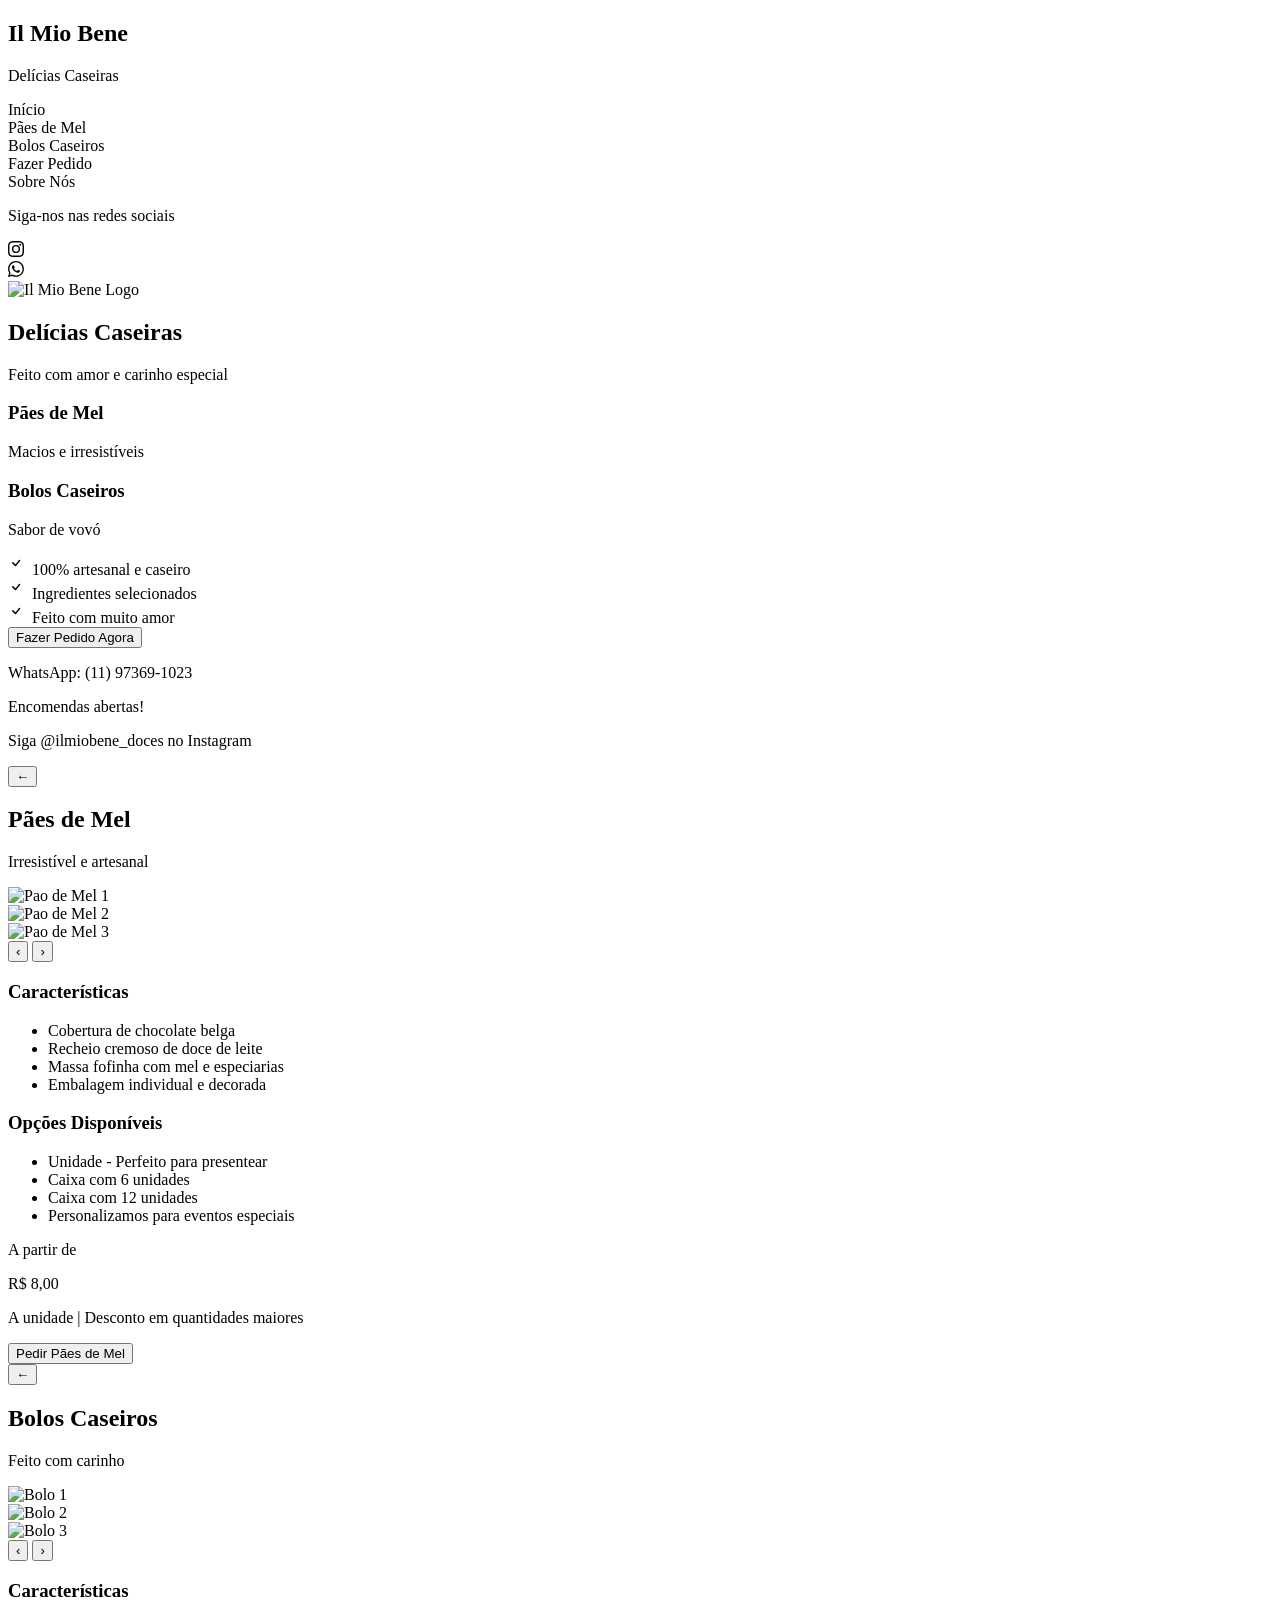
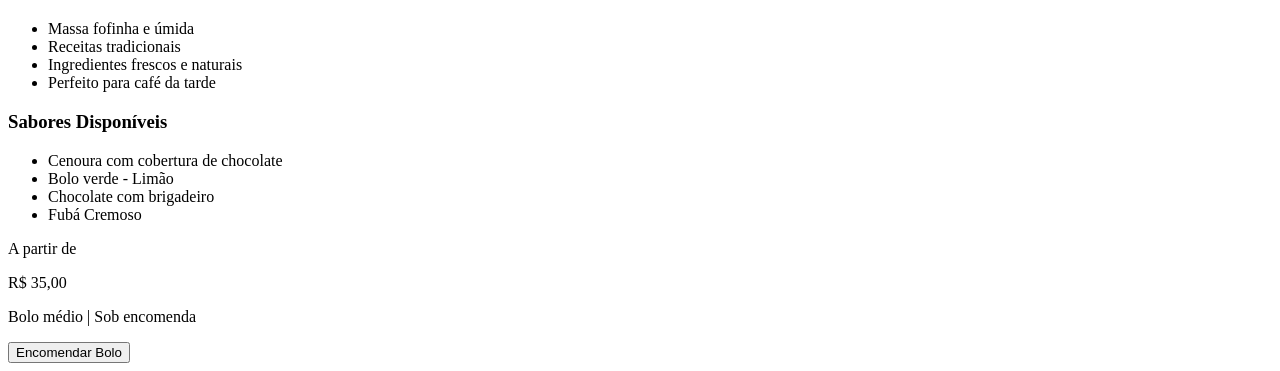
==== index.html @ c7275e36 "Add files via upload" ====
<!DOCTYPE html>
<html lang="pt-BR">

    <head>
        <meta charset="utf-8">
        <meta name="viewport" content="width=device-width, initial-scale=1.0">
        <meta name="keywords" content="">
        <meta name="description" content="">

        <title>Il Mio Bene</title>
        
        <!-- Loading Bootstrap -->
        <link href="css/bootstrap.min.css" rel="stylesheet">
        <!-- Loading código CSS -->
        <link href="css/style.css" rel="stylesheet" media="screen and (color)">
        <!-- Awsome Fonts -->
        <link href="css/all.min.css" rel="stylesheet">
        <!-- Favicon -->
        <link href="images/LOGOPNG.png" rel="shortcut icon">
    </head>
<body>

</head>
<body>
    <!-- Menu Hamburger -->
    <div class="hamburger-menu" onclick="toggleMenu()">
        <div class="hamburger-line"></div>
        <div class="hamburger-line"></div>
        <div class="hamburger-line"></div>
    </div>

    <!-- Overlay -->
    <div class="overlay" onclick="toggleMenu()"></div>

    <!-- Sidebar -->
    <div class="sidebar">
        <div class="sidebar-header">
            <h2>Il Mio Bene</h2>
            <p>Delícias Caseiras</p>
        </div>
        
        <div class="menu-items">
            <div class="menu-item" onclick="showHomePage(); toggleMenu();">
                <span class="menu-item-text">Início</span>
            </div>
            
            <div class="menu-item" onclick="showProductPage('pao'); toggleMenu();">
                <span class="menu-item-text">Pães de Mel</span>
            </div>
            
            <div class="menu-item" onclick="showProductPage('bolo'); toggleMenu();">
                <span class="menu-item-text">Bolos Caseiros</span>
            </div>
            
            <div class="menu-divider"></div>
            
            <div class="menu-item" onclick="fazerPedido(); toggleMenu();">
                <span class="menu-item-text">Fazer Pedido</span>
            </div>
            
            <div class="menu-item" onclick="alert('Em breve: Sobre Nós'); toggleMenu();">
                <span class="menu-item-text">Sobre Nós</span>
            </div>
        </div>
        
        <div class="sidebar-footer">
            <p>Siga-nos nas redes sociais</p>
            <div class="social-links">
                <div class="social-icon" onclick="window.open('https://instagram.com/ilmiobene_doces', '_blank')">
                    <svg xmlns="http://www.w3.org/2000/svg" width="16" height="16" fill="currentColor" class="bi bi-instagram" viewBox="0 0 16 16">
                        <path d="M8 0C5.829 0 5.556.01 4.703.048 3.85.088 3.269.222 2.76.42a3.9 3.9 0 0 0-1.417.923A3.9 3.9 0 0 0 .42 2.76C.222 3.268.087 3.85.048 4.7.01 5.555 0 5.827 0 8.001c0 2.172.01 2.444.048 3.297.04.852.174 1.433.372 1.942.205.526.478.972.923 1.417.444.445.89.719 1.416.923.51.198 1.09.333 1.942.372C5.555 15.99 5.827 16 8 16s2.444-.01 3.298-.048c.851-.04 1.434-.174 1.943-.372a3.9 3.9 0 0 0 1.416-.923c.445-.445.718-.891.923-1.417.197-.509.332-1.09.372-1.942C15.99 10.445 16 10.173 16 8s-.01-2.445-.048-3.299c-.04-.851-.175-1.433-.372-1.941a3.9 3.9 0 0 0-.923-1.417A3.9 3.9 0 0 0 13.24.42c-.51-.198-1.092-.333-1.943-.372C10.443.01 10.172 0 7.998 0zm-.717 1.442h.718c2.136 0 2.389.007 3.232.046.78.035 1.204.166 1.486.275.373.145.64.319.92.599s.453.546.598.92c.11.281.24.705.275 1.485.039.843.047 1.096.047 3.231s-.008 2.389-.047 3.232c-.035.78-.166 1.203-.275 1.485a2.5 2.5 0 0 1-.599.919c-.28.28-.546.453-.92.598-.28.11-.704.24-1.485.276-.843.038-1.096.047-3.232.047s-2.39-.009-3.233-.047c-.78-.036-1.203-.166-1.485-.276a2.5 2.5 0 0 1-.92-.598 2.5 2.5 0 0 1-.6-.92c-.109-.281-.24-.705-.275-1.485-.038-.843-.046-1.096-.046-3.233s.008-2.388.046-3.231c.036-.78.166-1.204.276-1.486.145-.373.319-.64.599-.92s.546-.453.92-.598c.282-.11.705-.24 1.485-.276.738-.034 1.024-.044 2.515-.045zm4.988 1.328a.96.96 0 1 0 0 1.92.96.96 0 0 0 0-1.92m-4.27 1.122a4.109 4.109 0 1 0 0 8.217 4.109 4.109 0 0 0 0-8.217m0 1.441a2.667 2.667 0 1 1 0 5.334 2.667 2.667 0 0 1 0-5.334"/>
                    </svg>
                </div>
                <div class="social-icon" onclick="fazerPedido()">
                    <svg xmlns="http://www.w3.org/2000/svg" width="16" height="16" fill="currentColor" class="bi bi-whatsapp" viewBox="0 0 16 16">
                        <path d="M13.601 2.326A7.85 7.85 0 0 0 7.994 0C3.627 0 .068 3.558.064 7.926c0 1.399.366 2.76 1.057 3.965L0 16l4.204-1.102a7.9 7.9 0 0 0 3.79.965h.004c4.368 0 7.926-3.558 7.93-7.93A7.9 7.9 0 0 0 13.6 2.326zM7.994 14.521a6.6 6.6 0 0 1-3.356-.92l-.24-.144-2.494.654.666-2.433-.156-.251a6.56 6.56 0 0 1-1.007-3.505c0-3.626 2.957-6.584 6.591-6.584a6.56 6.56 0 0 1 4.66 1.931 6.56 6.56 0 0 1 1.928 4.66c-.004 3.639-2.961 6.592-6.592 6.592m3.615-4.934c-.197-.099-1.17-.578-1.353-.646-.182-.065-.315-.099-.445.099-.133.197-.513.646-.627.775-.114.133-.232.148-.43.05-.197-.1-.836-.308-1.592-.985-.59-.525-.985-1.175-1.103-1.372-.114-.198-.011-.304.088-.403.087-.088.197-.232.296-.346.1-.114.133-.198.198-.33.065-.134.034-.248-.015-.347-.05-.099-.445-1.076-.612-1.47-.16-.389-.323-.335-.445-.34-.114-.007-.247-.007-.38-.007a.73.73 0 0 0-.529.247c-.182.198-.691.677-.691 1.654s.71 1.916.81 2.049c.098.133 1.394 2.132 3.383 2.992.47.205.84.326 1.129.418.475.152.904.129 1.246.08.38-.058 1.171-.48 1.338-.943.164-.464.164-.86.114-.943-.049-.084-.182-.133-.38-.232"/>
                    </svg>
                </div>
            </div>
        </div>
    </div>

    <div class="container">
        <div class="card">
            
            <!-- HOME PAGE -->
            <div id="homePage" class="page active">
                <div class="header">
                    <div class="decorative-circles">
                        <div class="circle circle1"></div>
                        <div class="circle circle2"></div>
                        <div class="circle circle3"></div>
                    </div>
                    
                    <div class="logo-container">
                        <img src="./images/fundopng-baby-cake-ilmiobene.png" 
                             alt="Il Mio Bene Logo" 
                             class="logo-image">
                    </div>
                </div>
                
                <div class="menu-divider"></div>
                <div class="main-title">
                    <h2>Delícias Caseiras</h2>
                    <p>Feito com amor e carinho especial</p>
                </div>
                <div class="menu-divider"></div>

                <div class="content">
                    <div class="products-showcase">
                        <div class="product-item" onclick="showProductPage('pao')">
                            <h3>Pães de Mel</h3>
                            <p>Macios e irresistíveis</p>
                        </div>
                        
                        <div class="product-item" onclick="showProductPage('bolo')">
                            <h3>Bolos Caseiros</h3>
                            <p>Sabor de vovó</p>
                        </div>
                    </div>

                    <div class="features-box">
                        <div class="feature">
                            <svg xmlns="http://www.w3.org/2000/svg" width="20" height="20" fill="currentColor" class="bi bi-check" viewBox="0 0 20 20">
                                <path d="M10.97 4.97a.75.75 0 0 1 1.07 1.05l-3.99 4.99a.75.75 0 0 1-1.08.02L4.324 8.384a.75.75 0 1 1 1.06-1.06l2.094 2.093 3.473-4.425z"/>
                            </svg>
                            <span class="feature-text">100% artesanal e caseiro</span>
                        </div>
                        <div class="feature">
                            <svg xmlns="http://www.w3.org/2000/svg" width="20" height="20" fill="currentColor" class="bi bi-check" viewBox="0 0 20 20">
                                <path d="M10.97 4.97a.75.75 0 0 1 1.07 1.05l-3.99 4.99a.75.75 0 0 1-1.08.02L4.324 8.384a.75.75 0 1 1 1.06-1.06l2.094 2.093 3.473-4.425z"/>
                            </svg>
                            <span class="feature-text">Ingredientes selecionados</span>
                        </div>
                        <div class="feature">
                            <svg xmlns="http://www.w3.org/2000/svg" width="20" height="20" fill="currentColor" class="bi bi-check" viewBox="0 0 20 20">
                                <path d="M10.97 4.97a.75.75 0 0 1 1.07 1.05l-3.99 4.99a.75.75 0 0 1-1.08.02L4.324 8.384a.75.75 0 1 1 1.06-1.06l2.094 2.093 3.473-4.425z"/>
                            </svg>
                            <span class="feature-text">Feito com muito amor</span>
                        </div>
                    </div>

                    <div class="cta-area">
                        <button class="order-button" onclick="fazerPedido()">
                            Fazer Pedido Agora
                        </button>
                        
                        <div class="contact-box">
                            <p class="whatsapp-info">
                                WhatsApp: <span>(11) 97369-1023</span>
                            </p>
                            <p class="delivery-text">
                                Encomendas abertas!
                            </p>
                        </div>
                    </div>
                </div>

                <div class="footer">
                    <p>Siga <span class="instagram-handle">@ilmiobene_doces</span> no Instagram</p>
                </div>
            </div>

            <!-- PÃES DE MEL PAGE -->
            <div id="paoPage" class="page">
                <div class="product-page-header">
                    <button class="back-button" onclick="showHomePage()">←</button>
                    <div class="product-title-section">
                        <h2>Pães de Mel</h2>
                        <p>Irresistível e artesanal</p>
                    </div>
                </div>

                <div class="carousel-container">
                    <div class="carousel-track" id="paoCarousel">
                        <div class="carousel-slide">
                            <img src="https://images.unsplash.com/photo-1586985289688-ca3cf47d3e6e?w=600&h=600&fit=crop" alt="Pao de Mel 1" class="carousel-image">
                        </div>
                        <div class="carousel-slide">
                            <img src="https://images.unsplash.com/photo-1558961363-fa8fdf82db35?w=600&h=600&fit=crop" alt="Pao de Mel 2" class="carousel-image">
                        </div>
                        <div class="carousel-slide">
                            <img src="https://images.unsplash.com/photo-1606890737304-57a1ca8a5b62?w=600&h=600&fit=crop" alt="Pao de Mel 3" class="carousel-image">
                        </div>
                    </div>
                </div>

                <div class="carousel-indicators">
                    <span class="indicator active" onclick="goToSlide('pao', 0)"></span>
                    <span class="indicator" onclick="goToSlide('pao', 1)"></span>
                    <span class="indicator" onclick="goToSlide('pao', 2)"></span>
                </div>

                <div class="carousel-controls">
                    <button class="carousel-btn" onclick="prevSlide('pao')">&#8249;</button>
                    <button class="carousel-btn" onclick="nextSlide('pao')">&#8250;</button>
                </div>

                <div class="product-info">
                    <div class="info-section">
                        <h3>Características</h3>
                        <ul>
                            <li>Cobertura de chocolate belga</li>
                            <li>Recheio cremoso de doce de leite</li>
                            <li>Massa fofinha com mel e especiarias</li>
                            <li>Embalagem individual e decorada</li>
                        </ul>
                    </div>

                    <div class="info-section">
                        <h3>Opções Disponíveis</h3>
                        <ul>
                            <li>Unidade - Perfeito para presentear</li>
                            <li>Caixa com 6 unidades</li>
                            <li>Caixa com 12 unidades</li>
                            <li>Personalizamos para eventos especiais</li>
                        </ul>
                    </div>

                    <div class="price-section">
                        <p class="price-label">A partir de</p>
                        <p class="price">R$ 8,00</p>
                        <p class="price-note">A unidade | Desconto em quantidades maiores</p>
                    </div>

                    <button class="order-product-btn" onclick="pedirProduto('Pães de Mel')">
                        Pedir Pães de Mel
                    </button>
                </div>
            </div>

            <!-- BOLOS PAGE -->
            <div id="boloPage" class="page">
                <div class="product-page-header bolo">
                    <button class="back-button" onclick="showHomePage()">←</button>
                    <div class="product-title-section">
                        <h2>Bolos Caseiros</h2>
                        <p>Feito com carinho</p>
                    </div>
                </div>

                <div class="carousel-container">
                    <div class="carousel-track" id="boloCarousel">
                        <div class="carousel-slide">
                            <img src="https://images.unsplash.com/photo-1578985545062-69928b1d9587?w=600&h=600&fit=crop" alt="Bolo 1" class="carousel-image">
                        </div>
                        <div class="carousel-slide">
                            <img src="https://images.unsplash.com/photo-1464349095431-e9a21285b5f3?w=600&h=600&fit=crop" alt="Bolo 2" class="carousel-image">
                        </div>
                        <div class="carousel-slide">
                            <img src="https://images.unsplash.com/photo-1588195538326-c5acd0d8dded?w=600&h=600&fit=crop" alt="Bolo 3" class="carousel-image">
                        </div>
                    </div>
                </div>

                <div class="carousel-indicators">
                    <span class="indicator bolo active" onclick="goToSlide('bolo', 0)"></span>
                    <span class="indicator bolo" onclick="goToSlide('bolo', 1)"></span>
                    <span class="indicator bolo" onclick="goToSlide('bolo', 2)"></span>
                </div>

                <div class="carousel-controls">
                    <button class="carousel-btn bolo" onclick="prevSlide('bolo')">&#8249;</button>
                    <button class="carousel-btn bolo" onclick="nextSlide('bolo')">&#8250;</button>
                </div>

                <div class="product-info">
                    <div class="info-section">
                        <h3>Características</h3>
                        <ul>
                            <li>Massa fofinha e úmida</li>
                            <li>Receitas tradicionais</li>
                            <li>Ingredientes frescos e naturais</li>
                            <li>Perfeito para café da tarde</li>
                        </ul>
                    </div>

                    <div class="info-section">
                        <h3>Sabores Disponíveis</h3>
                        <ul>
                            <li>Cenoura com cobertura de chocolate</li>
                            <li>Bolo verde - Limão</li>
                            <li>Chocolate com brigadeiro</li>
                            <li>Fubá Cremoso</li>
                        </ul>
                    </div>

                    <div class="price-section bolo">
                        <p class="price-label">A partir de</p>
                        <p class="price bolo-price">R$ 35,00</p>
                        <p class="price-note">Bolo médio | Sob encomenda</p>
                    </div>

                    <button class="order-product-btn bolo-btn" onclick="pedirProduto('Bolos Caseiros')">
                        Encomendar Bolo
                    </button>
                </div>
            </div>

        </div>
    </div>
    <!-- Load JS =============================-->
    <script src="js/jquery-3.3.1.min.js"></script>
    <script src="js/bootstrap.min.js"></script>
    <script src="js/jquery.scrollTo-min.js"></script>
    <script src="js/jquery.nav.js"></script>
    <script src="js/scripts.js"></script>
</body>
</html>
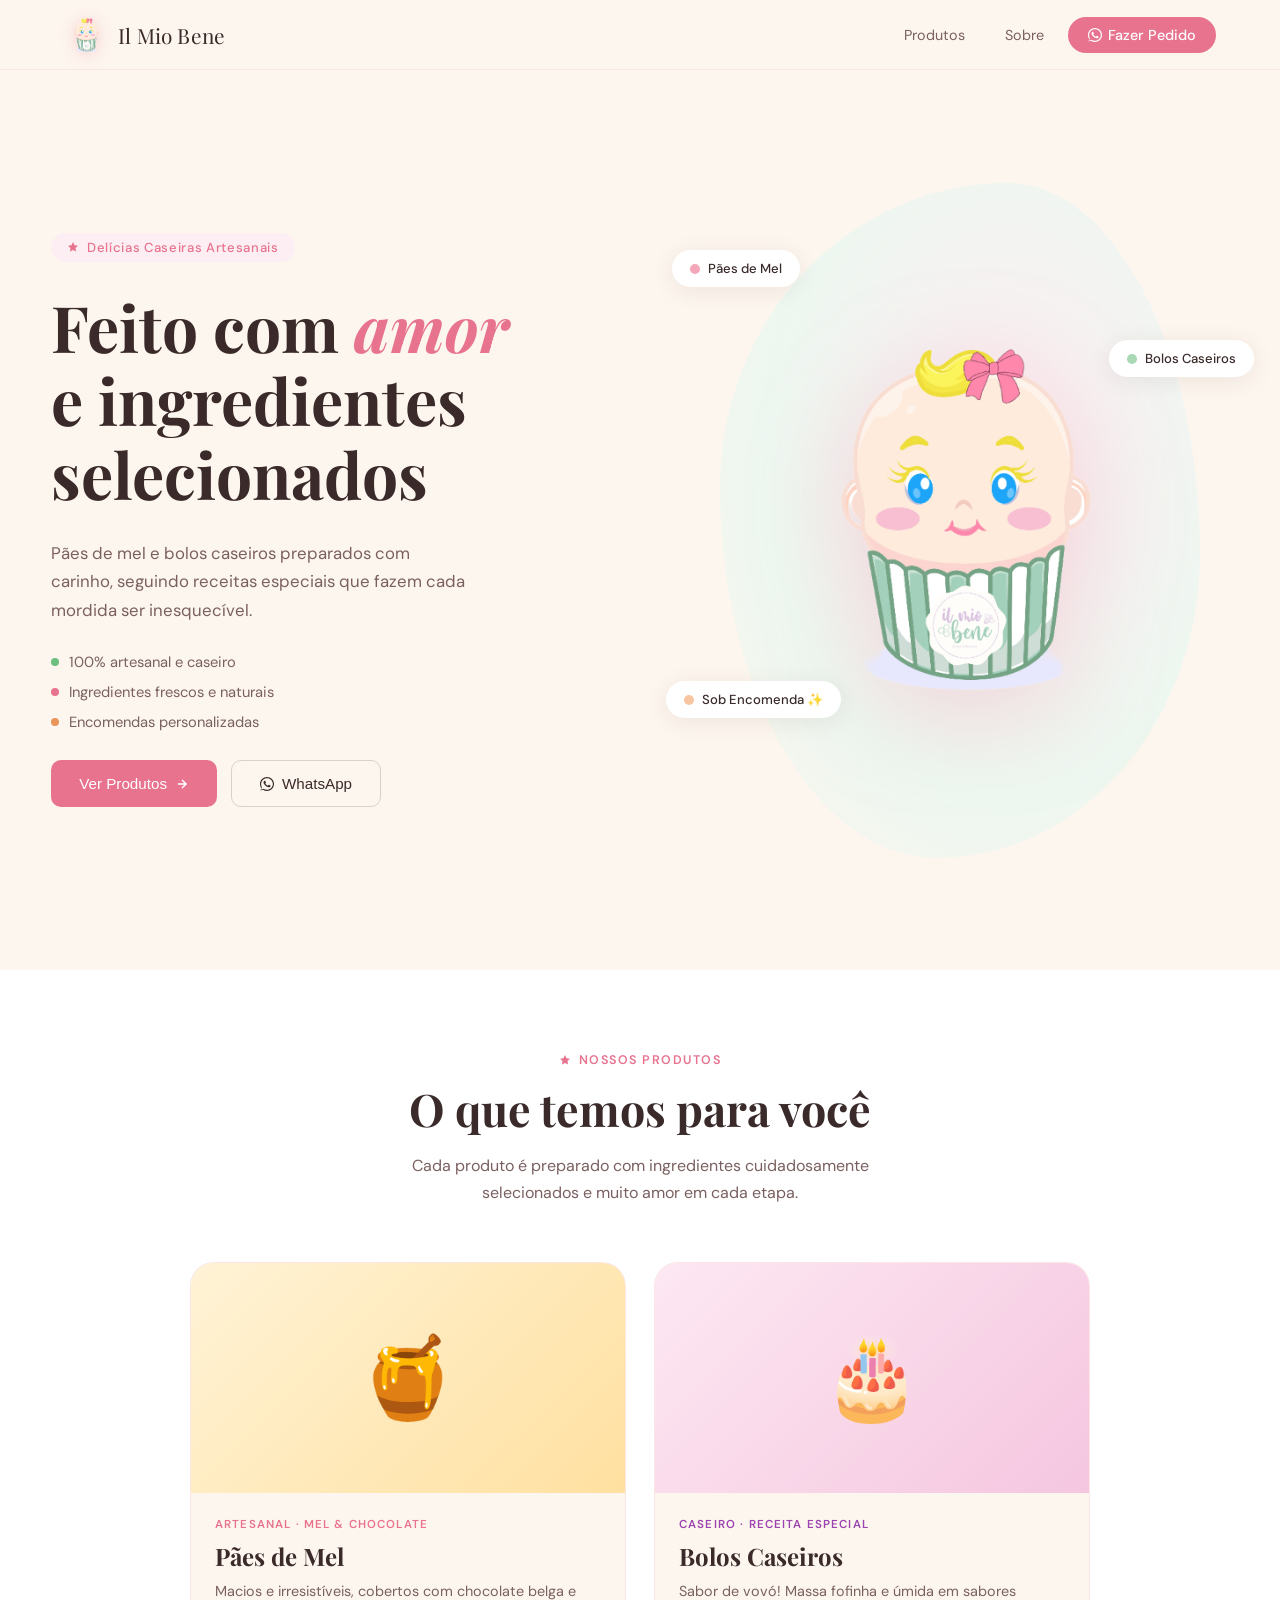
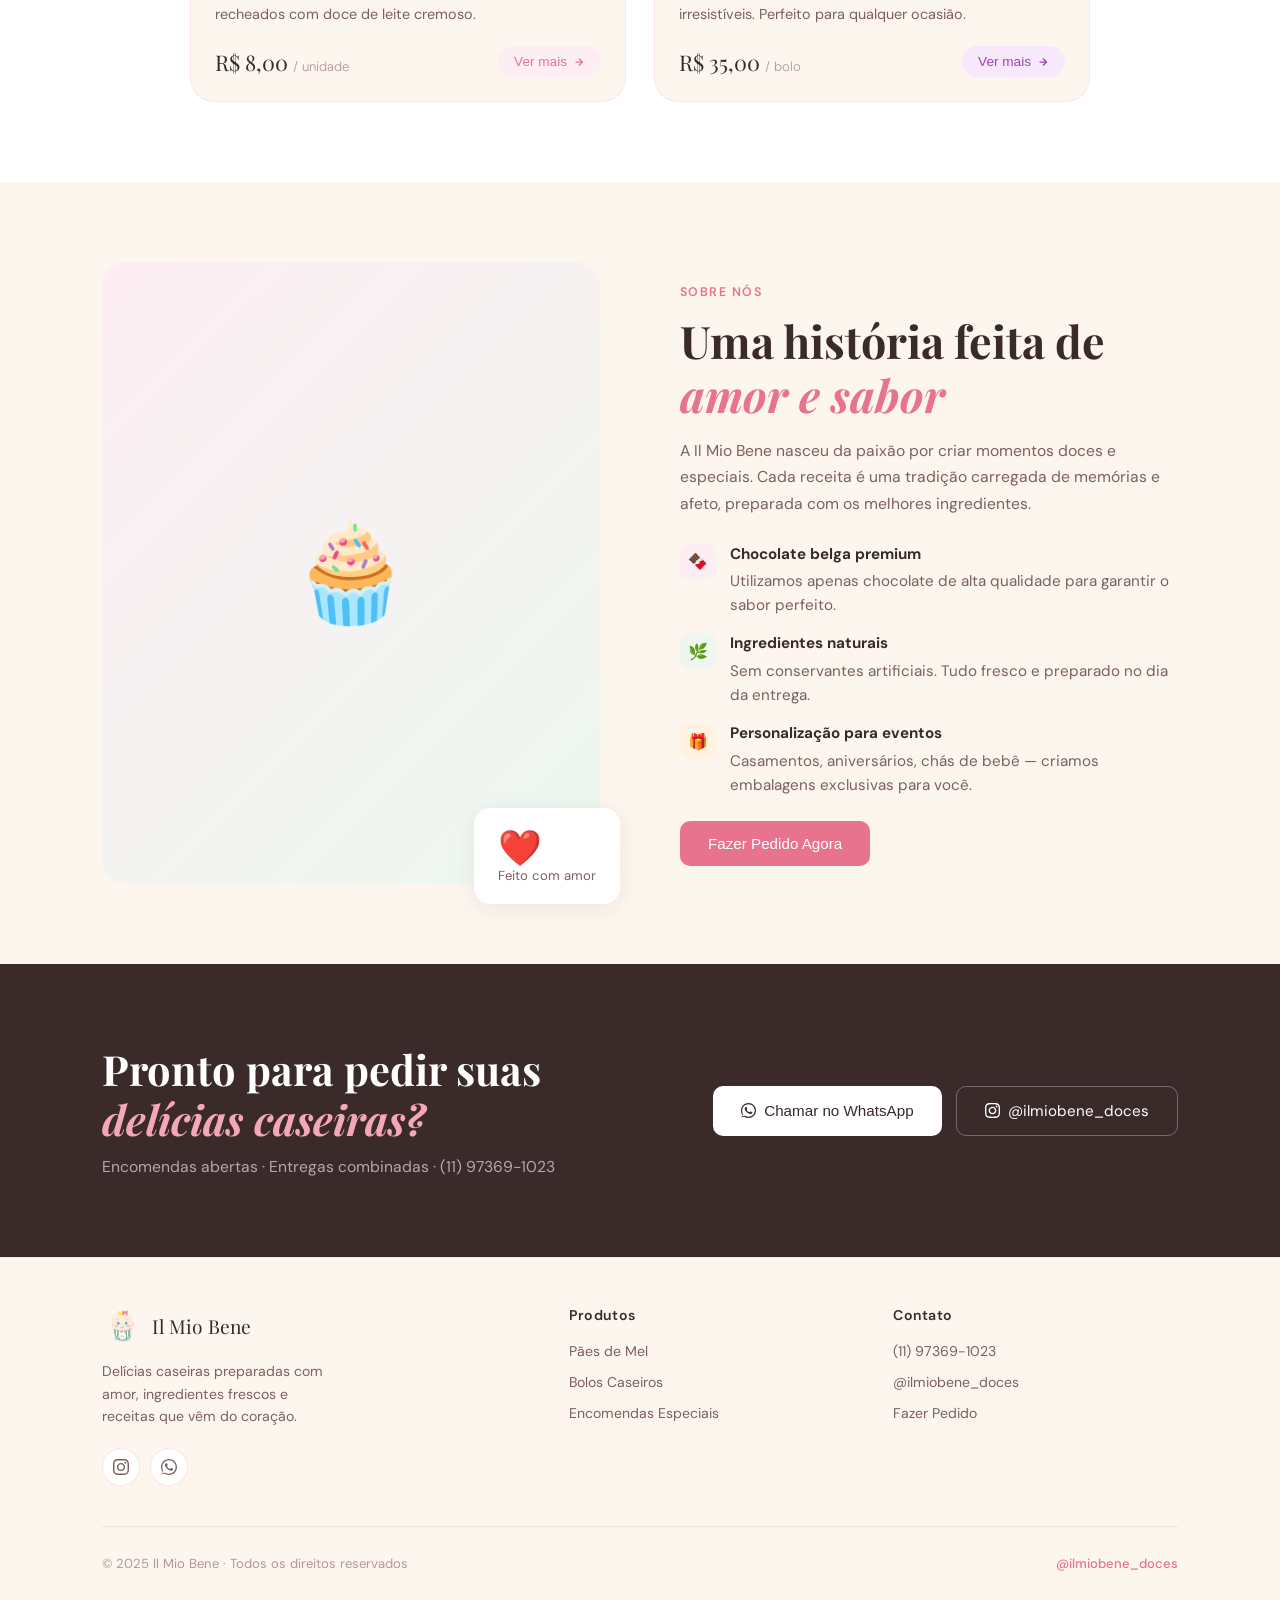
==== commit 4a9d57c2: "Update index.html Arrumando a interface do site" ====
--- a/index.html
+++ b/index.html
@@ -1,309 +1,1506 @@
 <!DOCTYPE html>
 <html lang="pt-BR">
-
-    <head>
-        <meta charset="utf-8">
-        <meta name="viewport" content="width=device-width, initial-scale=1.0">
-        <meta name="keywords" content="">
-        <meta name="description" content="">
-
-        <title>Il Mio Bene</title>
-        
-        <!-- Loading Bootstrap -->
-        <link href="css/bootstrap.min.css" rel="stylesheet">
-        <!-- Loading código CSS -->
-        <link href="css/style.css" rel="stylesheet" media="screen and (color)">
-        <!-- Awsome Fonts -->
-        <link href="css/all.min.css" rel="stylesheet">
-        <!-- Favicon -->
-        <link href="images/LOGOPNG.png" rel="shortcut icon">
-    </head>
-<body>
-
+<head>
+    <meta charset="utf-8">
+    <meta name="viewport" content="width=device-width, initial-scale=1.0">
+    <meta name="description" content="Il Mio Bene - Delícias Caseiras Artesanais">
+    <title>Il Mio Bene — Delícias Caseiras</title>
+    <link rel="preconnect" href="https://fonts.googleapis.com">
+    <link href="https://fonts.googleapis.com/css2?family=Playfair+Display:ital,wght@0,400;0,700;1,400&family=DM+Sans:wght@300;400;500&display=swap" rel="stylesheet">
+    <style>
+        /* ===== RESET & BASE ===== */
+        *, *::before, *::after {
+            margin: 0;
+            padding: 0;
+            box-sizing: border-box;
+        }
+
+        :root {
+            --rose:      #f4a7b9;
+            --rose-deep: #e8738f;
+            --rose-pale: #fdeef3;
+            --mint:      #a8d8b4;
+            --mint-deep: #6dbf80;
+            --mint-pale: #edf7f0;
+            --cream:     #fdf6ee;
+            --warm:      #f7c59f;
+            --warm-deep: #e8955a;
+            --text:      #3a2a2a;
+            --text-mid:  #7a6060;
+            --text-light:#b09898;
+            --white:     #ffffff;
+            --shadow-soft: 0 8px 32px rgba(232, 115, 143, 0.12);
+            --shadow-card: 0 4px 24px rgba(58, 42, 42, 0.08);
+            --radius-lg:  24px;
+            --radius-md:  16px;
+            --radius-sm:  10px;
+        }
+
+        html { scroll-behavior: smooth; }
+
+        body {
+            font-family: 'DM Sans', sans-serif;
+            background: var(--cream);
+            color: var(--text);
+            min-height: 100vh;
+            overflow-x: hidden;
+        }
+
+        /* ===== NAVBAR ===== */
+        .navbar {
+            position: fixed;
+            top: 0;
+            left: 0;
+            right: 0;
+            z-index: 100;
+            display: flex;
+            align-items: center;
+            justify-content: space-between;
+            padding: 0 5%;
+            height: 70px;
+            background: rgba(253, 246, 238, 0.92);
+            backdrop-filter: blur(16px);
+            -webkit-backdrop-filter: blur(16px);
+            border-bottom: 1px solid rgba(244, 167, 185, 0.2);
+            transition: box-shadow 0.3s;
+        }
+        .navbar.scrolled {
+            box-shadow: 0 2px 20px rgba(244, 167, 185, 0.2);
+        }
+
+        .nav-brand {
+            display: flex;
+            align-items: center;
+            gap: 10px;
+            text-decoration: none;
+        }
+        .nav-logo {
+            width: 44px;
+            height: 44px;
+            object-fit: contain;
+            filter: drop-shadow(0 2px 8px rgba(232, 115, 143, 0.3));
+        }
+        .nav-name {
+            font-family: 'Playfair Display', serif;
+            font-size: 1.3rem;
+            color: var(--text);
+            letter-spacing: 0.01em;
+        }
+
+        .nav-links {
+            display: flex;
+            align-items: center;
+            gap: 8px;
+            list-style: none;
+        }
+        .nav-links a {
+            font-size: 0.9rem;
+            font-weight: 400;
+            color: var(--text-mid);
+            text-decoration: none;
+            padding: 8px 16px;
+            border-radius: 20px;
+            transition: all 0.2s;
+            white-space: nowrap;
+        }
+        .nav-links a:hover {
+            color: var(--rose-deep);
+            background: var(--rose-pale);
+        }
+        .nav-cta {
+            background: var(--rose-deep) !important;
+            color: var(--white) !important;
+            font-weight: 500 !important;
+            padding: 9px 20px !important;
+            display: flex;
+            align-items: center;
+            gap: 6px;
+        }
+        .nav-cta:hover {
+            background: var(--text) !important;
+            color: var(--white) !important;
+        }
+
+        /* Mobile menu toggle */
+        .nav-toggle {
+            display: none;
+            flex-direction: column;
+            gap: 5px;
+            cursor: pointer;
+            padding: 6px;
+            border: none;
+            background: transparent;
+        }
+        .nav-toggle span {
+            display: block;
+            width: 24px;
+            height: 2px;
+            background: var(--text);
+            border-radius: 2px;
+            transition: all 0.3s;
+        }
+        .nav-toggle.open span:nth-child(1) { transform: rotate(45deg) translate(5px, 5px); }
+        .nav-toggle.open span:nth-child(2) { opacity: 0; }
+        .nav-toggle.open span:nth-child(3) { transform: rotate(-45deg) translate(5px, -5px); }
+
+        .mobile-menu {
+            display: none;
+            position: fixed;
+            top: 70px;
+            left: 0;
+            right: 0;
+            background: rgba(253, 246, 238, 0.98);
+            backdrop-filter: blur(16px);
+            padding: 20px 5%;
+            border-bottom: 1px solid rgba(244, 167, 185, 0.2);
+            z-index: 99;
+            flex-direction: column;
+            gap: 4px;
+        }
+        .mobile-menu.open { display: flex; }
+        .mobile-menu a {
+            font-size: 1rem;
+            color: var(--text);
+            text-decoration: none;
+            padding: 12px 16px;
+            border-radius: var(--radius-sm);
+            transition: background 0.2s;
+        }
+        .mobile-menu a:hover { background: var(--rose-pale); color: var(--rose-deep); }
+        .mobile-menu .mob-cta {
+            background: var(--rose-deep);
+            color: white;
+            text-align: center;
+            margin-top: 8px;
+            border-radius: var(--radius-sm);
+        }
+        .mobile-menu .mob-cta:hover { background: var(--text); color: white; }
+
+        /* ===== PAGES ===== */
+        .page { display: none; }
+        .page.active { display: block; }
+
+        /* ===== HERO ===== */
+        .hero {
+            min-height: 100vh;
+            display: grid;
+            grid-template-columns: 1fr 1fr;
+            align-items: center;
+            padding-top: 70px;
+            overflow: hidden;
+        }
+
+        .hero-left {
+            padding: 60px 5% 60px 8%;
+            display: flex;
+            flex-direction: column;
+            gap: 28px;
+        }
+
+        .hero-badge {
+            display: inline-flex;
+            align-items: center;
+            gap: 8px;
+            background: var(--rose-pale);
+            color: var(--rose-deep);
+            padding: 6px 16px;
+            border-radius: 20px;
+            font-size: 0.82rem;
+            font-weight: 500;
+            letter-spacing: 0.05em;
+            width: fit-content;
+        }
+
+        .hero-title {
+            font-family: 'Playfair Display', serif;
+            font-size: clamp(2.4rem, 5vw, 4rem);
+            line-height: 1.15;
+            color: var(--text);
+        }
+        .hero-title em {
+            font-style: italic;
+            color: var(--rose-deep);
+        }
+
+        .hero-subtitle {
+            font-size: 1.05rem;
+            color: var(--text-mid);
+            line-height: 1.7;
+            max-width: 420px;
+        }
+
+        .hero-features {
+            display: flex;
+            flex-direction: column;
+            gap: 10px;
+        }
+        .hf {
+            display: flex;
+            align-items: center;
+            gap: 10px;
+            font-size: 0.92rem;
+            color: var(--text-mid);
+        }
+        .hf-dot {
+            width: 8px;
+            height: 8px;
+            border-radius: 50%;
+            background: var(--mint-deep);
+            flex-shrink: 0;
+        }
+
+        .hero-actions {
+            display: flex;
+            gap: 14px;
+            flex-wrap: wrap;
+        }
+
+        .btn-primary {
+            display: inline-flex;
+            align-items: center;
+            gap: 8px;
+            background: var(--rose-deep);
+            color: white;
+            padding: 14px 28px;
+            border-radius: var(--radius-sm);
+            font-size: 0.95rem;
+            font-weight: 500;
+            text-decoration: none;
+            border: none;
+            cursor: pointer;
+            transition: all 0.25s;
+        }
+        .btn-primary:hover {
+            background: var(--text);
+            transform: translateY(-2px);
+            box-shadow: 0 8px 20px rgba(58, 42, 42, 0.2);
+        }
+
+        .btn-ghost {
+            display: inline-flex;
+            align-items: center;
+            gap: 8px;
+            background: transparent;
+            color: var(--text);
+            padding: 14px 28px;
+            border-radius: var(--radius-sm);
+            font-size: 0.95rem;
+            font-weight: 400;
+            text-decoration: none;
+            border: 1.5px solid rgba(58, 42, 42, 0.18);
+            cursor: pointer;
+            transition: all 0.25s;
+        }
+        .btn-ghost:hover {
+            border-color: var(--rose-deep);
+            color: var(--rose-deep);
+            background: var(--rose-pale);
+        }
+
+        .hero-right {
+            position: relative;
+            height: 100vh;
+            display: flex;
+            align-items: center;
+            justify-content: center;
+            overflow: hidden;
+        }
+
+        .hero-bg-blob {
+            position: absolute;
+            width: 75%;
+            height: 75%;
+            background: radial-gradient(ellipse at 60% 40%, var(--rose-pale) 0%, var(--mint-pale) 60%, transparent 100%);
+            border-radius: 60% 40% 55% 45% / 45% 55% 45% 55%;
+            animation: morphBlob 8s ease-in-out infinite;
+        }
+        @keyframes morphBlob {
+            0%, 100% { border-radius: 60% 40% 55% 45% / 45% 55% 45% 55%; }
+            33% { border-radius: 45% 55% 45% 55% / 60% 40% 55% 45%; }
+            66% { border-radius: 55% 45% 60% 40% / 50% 50% 50% 50%; }
+        }
+
+        .hero-logo-wrap {
+            position: relative;
+            z-index: 2;
+        }
+        .hero-logo-img {
+            width: clamp(260px, 35vw, 440px);
+            height: auto;
+            object-fit: contain;
+            filter: drop-shadow(0 20px 50px rgba(232, 115, 143, 0.25));
+            animation: floatHero 4s ease-in-out infinite;
+        }
+        @keyframes floatHero {
+            0%, 100% { transform: translateY(0px); }
+            50% { transform: translateY(-16px); }
+        }
+
+        /* Floating pills */
+        .float-pill {
+            position: absolute;
+            background: white;
+            border-radius: 40px;
+            padding: 10px 18px;
+            display: flex;
+            align-items: center;
+            gap: 8px;
+            font-size: 0.82rem;
+            font-weight: 500;
+            color: var(--text);
+            box-shadow: var(--shadow-card);
+            z-index: 3;
+            animation: floatPill 3s ease-in-out infinite;
+        }
+        .float-pill:nth-child(3) { animation-delay: 0.5s; }
+        .float-pill:nth-child(4) { animation-delay: 1s; }
+        .float-pill:nth-child(5) { animation-delay: 1.5s; }
+        @keyframes floatPill {
+            0%, 100% { transform: translateY(0); }
+            50% { transform: translateY(-6px); }
+        }
+        .pill-1 { top: 20%; left: 5%; }
+        .pill-2 { top: 30%; right: 4%; }
+        .pill-3 { bottom: 28%; left: 4%; }
+        .pill-dot { width: 10px; height: 10px; border-radius: 50%; }
+
+        /* ===== SECTION BASE ===== */
+        section { padding: 80px 8%; }
+        .section-tag {
+            display: inline-flex;
+            align-items: center;
+            gap: 8px;
+            font-size: 0.78rem;
+            font-weight: 600;
+            letter-spacing: 0.12em;
+            text-transform: uppercase;
+            color: var(--rose-deep);
+            margin-bottom: 14px;
+        }
+        .section-title {
+            font-family: 'Playfair Display', serif;
+            font-size: clamp(1.9rem, 4vw, 2.8rem);
+            line-height: 1.2;
+            color: var(--text);
+            margin-bottom: 16px;
+        }
+        .section-sub {
+            font-size: 1rem;
+            color: var(--text-mid);
+            line-height: 1.7;
+            max-width: 520px;
+        }
+
+        /* ===== PRODUCTS ===== */
+        .products-section {
+            background: var(--white);
+        }
+        .products-header {
+            text-align: center;
+            margin-bottom: 56px;
+        }
+        .products-header .section-sub { margin: 0 auto; }
+
+        .products-grid {
+            display: grid;
+            grid-template-columns: repeat(auto-fit, minmax(300px, 1fr));
+            gap: 28px;
+            max-width: 900px;
+            margin: 0 auto;
+        }
+
+        .product-card {
+            border-radius: var(--radius-lg);
+            overflow: hidden;
+            background: var(--cream);
+            border: 1.5px solid rgba(244, 167, 185, 0.2);
+            cursor: pointer;
+            transition: all 0.35s cubic-bezier(0.34, 1.56, 0.64, 1);
+            position: relative;
+        }
+        .product-card:hover {
+            transform: translateY(-8px);
+            box-shadow: 0 20px 50px rgba(232, 115, 143, 0.18);
+            border-color: var(--rose);
+        }
+
+        .product-card-img {
+            width: 100%;
+            height: 230px;
+            object-fit: cover;
+            display: block;
+        }
+        .product-card-img-placeholder {
+            width: 100%;
+            height: 230px;
+            display: flex;
+            align-items: center;
+            justify-content: center;
+            font-size: 5rem;
+        }
+        .product-card.pao .product-card-img-placeholder { background: linear-gradient(135deg, #fff3d6, #ffe0a0); }
+        .product-card.bolo .product-card-img-placeholder { background: linear-gradient(135deg, #fde8f2, #f5c6e0); }
+
+        .product-card-body {
+            padding: 24px;
+        }
+        .product-card-tag {
+            font-size: 0.72rem;
+            font-weight: 600;
+            letter-spacing: 0.1em;
+            text-transform: uppercase;
+            color: var(--rose-deep);
+            margin-bottom: 8px;
+        }
+        .product-card.bolo .product-card-tag { color: #9b44b0; }
+        .product-card-title {
+            font-family: 'Playfair Display', serif;
+            font-size: 1.5rem;
+            color: var(--text);
+            margin-bottom: 8px;
+        }
+        .product-card-desc {
+            font-size: 0.9rem;
+            color: var(--text-mid);
+            line-height: 1.6;
+            margin-bottom: 20px;
+        }
+        .product-card-bottom {
+            display: flex;
+            align-items: center;
+            justify-content: space-between;
+        }
+        .product-price {
+            font-family: 'Playfair Display', serif;
+            font-size: 1.35rem;
+            color: var(--text);
+        }
+        .product-price span {
+            font-size: 0.82rem;
+            font-family: 'DM Sans', sans-serif;
+            color: var(--text-light);
+            font-weight: 300;
+        }
+        .product-cta {
+            display: flex;
+            align-items: center;
+            gap: 6px;
+            font-size: 0.85rem;
+            font-weight: 500;
+            color: var(--rose-deep);
+            background: var(--rose-pale);
+            padding: 8px 16px;
+            border-radius: 20px;
+            border: none;
+            cursor: pointer;
+            transition: all 0.2s;
+        }
+        .product-cta:hover { background: var(--rose-deep); color: white; }
+        .product-card.bolo .product-cta { color: #9b44b0; background: #f8e8fc; }
+        .product-card.bolo .product-cta:hover { background: #9b44b0; color: white; }
+
+        /* ===== ABOUT ===== */
+        .about-section {
+            display: grid;
+            grid-template-columns: 1fr 1fr;
+            gap: 80px;
+            align-items: center;
+            background: var(--cream);
+        }
+
+        .about-visual {
+            position: relative;
+        }
+        .about-img-main {
+            width: 100%;
+            border-radius: var(--radius-lg);
+            aspect-ratio: 4/5;
+            object-fit: cover;
+            display: block;
+        }
+        .about-img-placeholder {
+            width: 100%;
+            border-radius: var(--radius-lg);
+            aspect-ratio: 4/5;
+            background: linear-gradient(135deg, var(--rose-pale), var(--mint-pale));
+            display: flex;
+            align-items: center;
+            justify-content: center;
+            font-size: 6rem;
+        }
+        .about-card-float {
+            position: absolute;
+            bottom: -20px;
+            right: -20px;
+            background: white;
+            border-radius: var(--radius-md);
+            padding: 20px 24px;
+            box-shadow: var(--shadow-card);
+        }
+        .about-stat-num {
+            font-family: 'Playfair Display', serif;
+            font-size: 2.2rem;
+            color: var(--rose-deep);
+            line-height: 1;
+        }
+        .about-stat-label {
+            font-size: 0.82rem;
+            color: var(--text-mid);
+            margin-top: 4px;
+        }
+
+        .about-content {
+            display: flex;
+            flex-direction: column;
+            gap: 24px;
+        }
+        .about-list {
+            list-style: none;
+            display: flex;
+            flex-direction: column;
+            gap: 14px;
+        }
+        .about-list li {
+            display: flex;
+            gap: 14px;
+            align-items: flex-start;
+            font-size: 0.95rem;
+            color: var(--text-mid);
+            line-height: 1.6;
+        }
+        .about-icon {
+            width: 36px;
+            height: 36px;
+            border-radius: 10px;
+            display: flex;
+            align-items: center;
+            justify-content: center;
+            font-size: 1rem;
+            flex-shrink: 0;
+            margin-top: 2px;
+        }
+        .icon-rose { background: var(--rose-pale); }
+        .icon-mint { background: var(--mint-pale); }
+        .icon-warm { background: #fff3e0; }
+
+        /* ===== CTA BANNER ===== */
+        .cta-section {
+            background: var(--text);
+            padding: 80px 8%;
+            display: grid;
+            grid-template-columns: 1fr auto;
+            align-items: center;
+            gap: 40px;
+        }
+        .cta-title {
+            font-family: 'Playfair Display', serif;
+            font-size: clamp(1.8rem, 3.5vw, 2.6rem);
+            color: white;
+            line-height: 1.2;
+            margin-bottom: 12px;
+        }
+        .cta-title em { color: var(--rose); font-style: italic; }
+        .cta-sub {
+            font-size: 0.98rem;
+            color: rgba(255,255,255,0.6);
+        }
+        .cta-actions {
+            display: flex;
+            gap: 14px;
+            flex-wrap: wrap;
+        }
+        .btn-white {
+            display: inline-flex;
+            align-items: center;
+            gap: 8px;
+            background: white;
+            color: var(--text);
+            padding: 14px 28px;
+            border-radius: var(--radius-sm);
+            font-size: 0.95rem;
+            font-weight: 500;
+            text-decoration: none;
+            border: none;
+            cursor: pointer;
+            transition: all 0.25s;
+            white-space: nowrap;
+        }
+        .btn-white:hover { background: var(--rose-pale); color: var(--rose-deep); transform: translateY(-2px); }
+        .btn-outline-white {
+            display: inline-flex;
+            align-items: center;
+            gap: 8px;
+            background: transparent;
+            color: white;
+            padding: 14px 28px;
+            border-radius: var(--radius-sm);
+            font-size: 0.95rem;
+            font-weight: 400;
+            text-decoration: none;
+            border: 1.5px solid rgba(255,255,255,0.3);
+            cursor: pointer;
+            transition: all 0.25s;
+            white-space: nowrap;
+        }
+        .btn-outline-white:hover { border-color: white; background: rgba(255,255,255,0.1); }
+
+        /* ===== FOOTER ===== */
+        .footer {
+            background: var(--cream);
+            border-top: 1px solid rgba(244, 167, 185, 0.2);
+            padding: 48px 8% 32px;
+        }
+        .footer-top {
+            display: grid;
+            grid-template-columns: 1.5fr 1fr 1fr;
+            gap: 40px;
+            padding-bottom: 40px;
+            border-bottom: 1px solid rgba(58,42,42,0.08);
+        }
+        .footer-brand {
+            display: flex;
+            align-items: center;
+            gap: 10px;
+            margin-bottom: 14px;
+        }
+        .footer-logo {
+            width: 40px;
+            height: 40px;
+            object-fit: contain;
+        }
+        .footer-name {
+            font-family: 'Playfair Display', serif;
+            font-size: 1.2rem;
+            color: var(--text);
+        }
+        .footer-tagline {
+            font-size: 0.88rem;
+            color: var(--text-mid);
+            line-height: 1.6;
+            max-width: 240px;
+            margin-bottom: 20px;
+        }
+        .footer-socials {
+            display: flex;
+            gap: 10px;
+        }
+        .footer-social {
+            width: 38px;
+            height: 38px;
+            border-radius: 50%;
+            background: white;
+            border: 1.5px solid rgba(244, 167, 185, 0.3);
+            display: flex;
+            align-items: center;
+            justify-content: center;
+            cursor: pointer;
+            transition: all 0.2s;
+            color: var(--text-mid);
+        }
+        .footer-social:hover { background: var(--rose-deep); color: white; border-color: var(--rose-deep); }
+        .footer-col-title {
+            font-weight: 600;
+            font-size: 0.88rem;
+            color: var(--text);
+            margin-bottom: 16px;
+            letter-spacing: 0.02em;
+        }
+        .footer-links {
+            list-style: none;
+            display: flex;
+            flex-direction: column;
+            gap: 10px;
+        }
+        .footer-links a {
+            font-size: 0.88rem;
+            color: var(--text-mid);
+            text-decoration: none;
+            transition: color 0.2s;
+            cursor: pointer;
+        }
+        .footer-links a:hover { color: var(--rose-deep); }
+        .footer-bottom {
+            padding-top: 28px;
+            display: flex;
+            align-items: center;
+            justify-content: space-between;
+            flex-wrap: wrap;
+            gap: 10px;
+        }
+        .footer-copy {
+            font-size: 0.82rem;
+            color: var(--text-light);
+        }
+        .footer-handle {
+            font-size: 0.82rem;
+            color: var(--rose-deep);
+            font-weight: 500;
+        }
+
+        /* ===== PRODUCT DETAIL PAGE ===== */
+        .product-hero {
+            padding-top: 70px;
+            min-height: 100vh;
+        }
+        .product-hero-inner {
+            display: grid;
+            grid-template-columns: 1fr 1fr;
+            min-height: calc(100vh - 70px);
+        }
+        .product-gallery {
+            background: var(--rose-pale);
+            display: flex;
+            flex-direction: column;
+            align-items: center;
+            justify-content: center;
+            padding: 60px 5%;
+            position: relative;
+        }
+        .product-gallery.bolo-bg { background: #f8e8fc; }
+        .product-gallery-img {
+            width: 100%;
+            max-width: 400px;
+            aspect-ratio: 1;
+            object-fit: cover;
+            border-radius: var(--radius-lg);
+            box-shadow: 0 20px 60px rgba(58,42,42,0.12);
+            display: block;
+        }
+        .product-gallery-placeholder {
+            width: 100%;
+            max-width: 400px;
+            aspect-ratio: 1;
+            border-radius: var(--radius-lg);
+            display: flex;
+            align-items: center;
+            justify-content: center;
+            font-size: 8rem;
+            background: white;
+            box-shadow: 0 20px 60px rgba(58,42,42,0.12);
+        }
+
+        /* Carousel in detail */
+        .carousel-wrap {
+            width: 100%;
+            max-width: 420px;
+        }
+        .carousel-viewport {
+            overflow: hidden;
+            border-radius: var(--radius-lg);
+            box-shadow: 0 20px 60px rgba(58,42,42,0.12);
+        }
+        .carousel-track-d {
+            display: flex;
+            transition: transform 0.5s cubic-bezier(0.4, 0, 0.2, 1);
+        }
+        .carousel-slide-d {
+            min-width: 100%;
+        }
+        .carousel-slide-d img {
+            width: 100%;
+            aspect-ratio: 1;
+            object-fit: cover;
+            display: block;
+        }
+        .carousel-dots {
+            display: flex;
+            justify-content: center;
+            gap: 8px;
+            margin-top: 20px;
+        }
+        .c-dot {
+            width: 8px;
+            height: 8px;
+            border-radius: 50%;
+            background: rgba(58,42,42,0.2);
+            cursor: pointer;
+            transition: all 0.3s;
+            border: none;
+        }
+        .c-dot.active {
+            width: 24px;
+            border-radius: 4px;
+            background: var(--rose-deep);
+        }
+        .bolo-dots .c-dot.active { background: #9b44b0; }
+        .carousel-arrows {
+            display: flex;
+            justify-content: center;
+            gap: 12px;
+            margin-top: 16px;
+        }
+        .c-arrow {
+            width: 42px;
+            height: 42px;
+            border-radius: 50%;
+            border: 1.5px solid rgba(58,42,42,0.15);
+            background: white;
+            display: flex;
+            align-items: center;
+            justify-content: center;
+            cursor: pointer;
+            transition: all 0.2s;
+            font-size: 1.1rem;
+            color: var(--text);
+        }
+        .c-arrow:hover { border-color: var(--rose-deep); color: var(--rose-deep); }
+        .bolo-arrows .c-arrow:hover { border-color: #9b44b0; color: #9b44b0; }
+
+        .product-info-panel {
+            padding: 60px 6% 60px 5%;
+            display: flex;
+            flex-direction: column;
+            justify-content: center;
+            gap: 28px;
+        }
+        .product-back {
+            display: inline-flex;
+            align-items: center;
+            gap: 8px;
+            font-size: 0.88rem;
+            color: var(--text-mid);
+            background: none;
+            border: none;
+            cursor: pointer;
+            padding: 0;
+            transition: color 0.2s;
+        }
+        .product-back:hover { color: var(--rose-deep); }
+        .product-info-tag {
+            font-size: 0.75rem;
+            font-weight: 600;
+            letter-spacing: 0.1em;
+            text-transform: uppercase;
+            color: var(--rose-deep);
+        }
+        .bolo-tag { color: #9b44b0; }
+        .product-info-title {
+            font-family: 'Playfair Display', serif;
+            font-size: clamp(2rem, 4vw, 2.8rem);
+            color: var(--text);
+            line-height: 1.15;
+        }
+        .product-info-desc {
+            font-size: 0.98rem;
+            color: var(--text-mid);
+            line-height: 1.7;
+        }
+        .product-options-grid {
+            display: grid;
+            grid-template-columns: 1fr 1fr;
+            gap: 10px;
+        }
+        .product-option {
+            background: var(--cream);
+            border: 1.5px solid rgba(244,167,185,0.2);
+            border-radius: var(--radius-sm);
+            padding: 14px;
+            font-size: 0.88rem;
+            color: var(--text-mid);
+        }
+        .product-option strong {
+            display: block;
+            font-size: 0.92rem;
+            color: var(--text);
+            margin-bottom: 2px;
+        }
+
+        .product-price-row {
+            display: flex;
+            align-items: baseline;
+            gap: 8px;
+        }
+        .product-price-from {
+            font-size: 0.85rem;
+            color: var(--text-light);
+        }
+        .product-price-val {
+            font-family: 'Playfair Display', serif;
+            font-size: 2.4rem;
+            color: var(--text);
+        }
+        .product-price-note {
+            font-size: 0.82rem;
+            color: var(--text-light);
+        }
+
+        .product-actions {
+            display: flex;
+            gap: 14px;
+            flex-wrap: wrap;
+        }
+
+        .btn-accent {
+            display: inline-flex;
+            align-items: center;
+            gap: 8px;
+            background: var(--rose-deep);
+            color: white;
+            padding: 15px 32px;
+            border-radius: var(--radius-sm);
+            font-size: 0.98rem;
+            font-weight: 500;
+            border: none;
+            cursor: pointer;
+            transition: all 0.25s;
+        }
+        .btn-accent:hover { background: var(--text); transform: translateY(-2px); }
+        .btn-accent.bolo-btn { background: #9b44b0; }
+        .btn-accent.bolo-btn:hover { background: var(--text); }
+
+        .product-features-list {
+            list-style: none;
+            display: flex;
+            flex-direction: column;
+            gap: 10px;
+        }
+        .product-features-list li {
+            display: flex;
+            align-items: center;
+            gap: 10px;
+            font-size: 0.9rem;
+            color: var(--text-mid);
+        }
+        .pf-check {
+            width: 20px;
+            height: 20px;
+            border-radius: 50%;
+            background: var(--mint-pale);
+            display: flex;
+            align-items: center;
+            justify-content: center;
+            flex-shrink: 0;
+            color: var(--mint-deep);
+            font-size: 0.7rem;
+        }
+
+        /* ===== RESPONSIVE ===== */
+
+        /* Tablet */
+        @media (max-width: 1024px) {
+            section { padding: 60px 5%; }
+            .about-section { gap: 40px; padding: 60px 5%; }
+            .cta-section { grid-template-columns: 1fr; gap: 28px; padding: 60px 5%; }
+            .footer-top { grid-template-columns: 1fr 1fr; padding: 5%; }
+            .footer-top .footer-brand-col { grid-column: 1 / -1; }
+        }
+
+        /* Mobile */
+        @media (max-width: 768px) {
+            .nav-links { display: none; }
+            .nav-toggle { display: flex; }
+
+            .hero {
+                grid-template-columns: 1fr;
+                min-height: auto;
+                padding-top: 70px;
+            }
+            .hero-left {
+                padding: 40px 5%;
+                order: 2;
+            }
+            .hero-right {
+                height: 50vw;
+                min-height: 260px;
+                order: 1;
+            }
+            .hero-logo-img { width: clamp(180px, 55vw, 280px); }
+            .pill-1, .pill-2, .pill-3 { display: none; }
+
+            .products-grid { grid-template-columns: 1fr; max-width: 420px; }
+
+            .about-section {
+                grid-template-columns: 1fr;
+                gap: 32px;
+                padding: 48px 5%;
+            }
+            .about-card-float { right: 0; bottom: -10px; }
+
+            .cta-section { padding: 48px 5%; }
+            .cta-actions { flex-direction: column; width: 100%; }
+            .cta-actions button, .cta-actions a { width: 100%; justify-content: center; }
+
+            .footer-top { grid-template-columns: 1fr; padding: 40px 5%; }
+            .footer { padding: 40px 5% 24px; }
+            .footer-bottom { flex-direction: column; align-items: flex-start; }
+
+            /* Product detail mobile */
+            .product-hero-inner { grid-template-columns: 1fr; }
+            .product-gallery { padding: 40px 5%; min-height: 60vw; }
+            .product-info-panel { padding: 32px 5%; }
+            .product-options-grid { grid-template-columns: 1fr; }
+        }
+
+        @media (max-width: 480px) {
+            .hero-title { font-size: 2rem; }
+            .section-title { font-size: 1.7rem; }
+            .hero-actions { flex-direction: column; }
+            .hero-actions button, .hero-actions a { width: 100%; justify-content: center; }
+        }
+    </style>
 </head>
 <body>
-    <!-- Menu Hamburger -->
-    <div class="hamburger-menu" onclick="toggleMenu()">
-        <div class="hamburger-line"></div>
-        <div class="hamburger-line"></div>
-        <div class="hamburger-line"></div>
+
+    <!-- ===== NAVBAR ===== -->
+    <nav class="navbar" id="navbar">
+        <a class="nav-brand" href="#" onclick="showHomePage(); return false;">
+            <img src="./images/fundopng-baby-cake-ilmiobene.png" alt="Logo Il Mio Bene" class="nav-logo">
+            <span class="nav-name">Il Mio Bene</span>
+        </a>
+        <ul class="nav-links">
+            <li><a href="#produtos" onclick="showHomeSection('produtos'); return false;">Produtos</a></li>
+            <li><a href="#sobre" onclick="showHomeSection('sobre'); return false;">Sobre</a></li>
+            <li><a href="#" onclick="fazerPedido(); return false;" class="nav-cta">
+                <svg width="14" height="14" viewBox="0 0 24 24" fill="currentColor"><path d="M17.472 14.382c-.297-.149-1.758-.867-2.03-.967-.273-.099-.471-.148-.67.15-.197.297-.767.966-.94 1.164-.173.199-.347.223-.644.075-.297-.15-1.255-.463-2.39-1.475-.883-.788-1.48-1.761-1.653-2.059-.173-.297-.018-.458.13-.606.134-.133.298-.347.446-.52.149-.174.198-.298.298-.497.099-.198.05-.371-.025-.52-.075-.149-.669-1.612-.916-2.207-.242-.579-.487-.5-.669-.51-.173-.008-.371-.01-.57-.01-.198 0-.52.074-.792.372-.272.297-1.04 1.016-1.04 2.479 0 1.462 1.065 2.875 1.213 3.074.149.198 2.096 3.2 5.077 4.487.709.306 1.262.489 1.694.625.712.227 1.36.195 1.871.118.571-.085 1.758-.719 2.006-1.413.248-.694.248-1.289.173-1.413-.074-.124-.272-.198-.57-.347z"/><path d="M12 0C5.373 0 0 5.373 0 12c0 2.625.846 5.059 2.28 7.04L.786 23.213l4.28-1.372A11.944 11.944 0 0 0 12 24c6.627 0 12-5.373 12-12S18.627 0 12 0zm0 22c-2.021 0-3.909-.518-5.555-1.424l-.398-.232-4.12 1.32 1.345-4.02-.26-.415A9.96 9.96 0 0 1 2 12C2 6.477 6.477 2 12 2s10 4.477 10 10-4.477 10-10 10z"/></svg>
+                Fazer Pedido
+            </a></li>
+        </ul>
+        <button class="nav-toggle" id="navToggle" onclick="toggleMobileMenu()">
+            <span></span><span></span><span></span>
+        </button>
+    </nav>
+
+    <!-- Mobile Menu -->
+    <div class="mobile-menu" id="mobileMenu">
+        <a href="#" onclick="showHomePage(); closeMobileMenu(); return false;">Início</a>
+        <a href="#" onclick="showProductPage('pao'); closeMobileMenu(); return false;">Pães de Mel</a>
+        <a href="#" onclick="showProductPage('bolo'); closeMobileMenu(); return false;">Bolos Caseiros</a>
+        <a href="#" onclick="scrollToSection('sobre'); closeMobileMenu(); return false;">Sobre Nós</a>
+        <a href="#" onclick="fazerPedido(); closeMobileMenu(); return false;" class="mob-cta">Fazer Pedido via WhatsApp</a>
     </div>
 
-    <!-- Overlay -->
-    <div class="overlay" onclick="toggleMenu()"></div>
-
-    <!-- Sidebar -->
-    <div class="sidebar">
-        <div class="sidebar-header">
-            <h2>Il Mio Bene</h2>
-            <p>Delícias Caseiras</p>
-        </div>
-        
-        <div class="menu-items">
-            <div class="menu-item" onclick="showHomePage(); toggleMenu();">
-                <span class="menu-item-text">Início</span>
+    <!-- ===================== HOME PAGE ===================== -->
+    <div id="homePage" class="page active">
+
+        <!-- HERO -->
+        <section style="padding:0;" id="inicio">
+            <div class="hero">
+                <div class="hero-left">
+                    <div class="hero-badge">
+                        <svg width="12" height="12" viewBox="0 0 24 24" fill="currentColor"><path d="M12 2l3.09 6.26L22 9.27l-5 4.87 1.18 6.88L12 17.77l-6.18 3.25L7 14.14 2 9.27l6.91-1.01L12 2z"/></svg>
+                        Delícias Caseiras Artesanais
+                    </div>
+                    <h1 class="hero-title">
+                        Feito com <em>amor</em><br>e ingredientes<br>selecionados
+                    </h1>
+                    <p class="hero-subtitle">
+                        Pães de mel e bolos caseiros preparados com carinho, seguindo receitas especiais que fazem cada mordida ser inesquecível.
+                    </p>
+                    <div class="hero-features">
+                        <div class="hf"><div class="hf-dot"></div>100% artesanal e caseiro</div>
+                        <div class="hf"><div class="hf-dot" style="background:var(--rose-deep)"></div>Ingredientes frescos e naturais</div>
+                        <div class="hf"><div class="hf-dot" style="background:var(--warm-deep)"></div>Encomendas personalizadas</div>
+                    </div>
+                    <div class="hero-actions">
+                        <button class="btn-primary" onclick="document.getElementById('produtos').scrollIntoView({behavior:'smooth'})">
+                            Ver Produtos
+                            <svg width="14" height="14" viewBox="0 0 24 24" fill="none" stroke="currentColor" stroke-width="2.5"><path d="M5 12h14M12 5l7 7-7 7"/></svg>
+                        </button>
+                        <button class="btn-ghost" onclick="fazerPedido()">
+                            <svg width="14" height="14" viewBox="0 0 24 24" fill="currentColor"><path d="M17.472 14.382c-.297-.149-1.758-.867-2.03-.967-.273-.099-.471-.148-.67.15-.197.297-.767.966-.94 1.164-.173.199-.347.223-.644.075-.297-.15-1.255-.463-2.39-1.475-.883-.788-1.48-1.761-1.653-2.059-.173-.297-.018-.458.13-.606.134-.133.298-.347.446-.52.149-.174.198-.298.298-.497.099-.198.05-.371-.025-.52-.075-.149-.669-1.612-.916-2.207-.242-.579-.487-.5-.669-.51-.173-.008-.371-.01-.57-.01-.198 0-.52.074-.792.372-.272.297-1.04 1.016-1.04 2.479 0 1.462 1.065 2.875 1.213 3.074.149.198 2.096 3.2 5.077 4.487.709.306 1.262.489 1.694.625.712.227 1.36.195 1.871.118.571-.085 1.758-.719 2.006-1.413.248-.694.248-1.289.173-1.413-.074-.124-.272-.198-.57-.347z"/><path d="M12 0C5.373 0 0 5.373 0 12c0 2.625.846 5.059 2.28 7.04L.786 23.213l4.28-1.372A11.944 11.944 0 0 0 12 24c6.627 0 12-5.373 12-12S18.627 0 12 0zm0 22c-2.021 0-3.909-.518-5.555-1.424l-.398-.232-4.12 1.32 1.345-4.02-.26-.415A9.96 9.96 0 0 1 2 12C2 6.477 6.477 2 12 2s10 4.477 10 10-4.477 10-10 10z"/></svg>
+                            WhatsApp
+                        </button>
+                    </div>
+                </div>
+                <div class="hero-right">
+                    <div class="hero-bg-blob"></div>
+                    <div class="float-pill pill-1">
+                        <div class="pill-dot" style="background:var(--rose)"></div>
+                        Pães de Mel
+                    </div>
+                    <div class="float-pill pill-2">
+                        <div class="pill-dot" style="background:var(--mint)"></div>
+                        Bolos Caseiros
+                    </div>
+                    <div class="float-pill pill-3">
+                        <div class="pill-dot" style="background:var(--warm)"></div>
+                        Sob Encomenda ✨
+                    </div>
+                    <div class="hero-logo-wrap">
+                        <img src="./images/fundopng-baby-cake-ilmiobene.png" alt="Il Mio Bene" class="hero-logo-img">
+                    </div>
+                </div>
             </div>
-            
-            <div class="menu-item" onclick="showProductPage('pao'); toggleMenu();">
-                <span class="menu-item-text">Pães de Mel</span>
+        </section>
+
+        <!-- PRODUCTS -->
+        <section class="products-section" id="produtos">
+            <div class="products-header">
+                <div class="section-tag">
+                    <svg width="12" height="12" viewBox="0 0 24 24" fill="currentColor"><path d="M12 2l3.09 6.26L22 9.27l-5 4.87 1.18 6.88L12 17.77l-6.18 3.25L7 14.14 2 9.27l6.91-1.01L12 2z"/></svg>
+                    Nossos Produtos
+                </div>
+                <h2 class="section-title">O que temos para você</h2>
+                <p class="section-sub">Cada produto é preparado com ingredientes cuidadosamente selecionados e muito amor em cada etapa.</p>
             </div>
-            
-            <div class="menu-item" onclick="showProductPage('bolo'); toggleMenu();">
-                <span class="menu-item-text">Bolos Caseiros</span>
+            <div class="products-grid">
+                <!-- Pão de Mel -->
+                <div class="product-card pao" onclick="showProductPage('pao')">
+                    <div class="product-card-img-placeholder">🍯</div>
+                    <div class="product-card-body">
+                        <div class="product-card-tag">Artesanal · Mel & Chocolate</div>
+                        <h3 class="product-card-title">Pães de Mel</h3>
+                        <p class="product-card-desc">Macios e irresistíveis, cobertos com chocolate belga e recheados com doce de leite cremoso.</p>
+                        <div class="product-card-bottom">
+                            <div class="product-price">R$ 8,00 <span>/ unidade</span></div>
+                            <button class="product-cta">
+                                Ver mais
+                                <svg width="12" height="12" viewBox="0 0 24 24" fill="none" stroke="currentColor" stroke-width="2.5"><path d="M5 12h14M12 5l7 7-7 7"/></svg>
+                            </button>
+                        </div>
+                    </div>
+                </div>
+                <!-- Bolo -->
+                <div class="product-card bolo" onclick="showProductPage('bolo')">
+                    <div class="product-card-img-placeholder">🎂</div>
+                    <div class="product-card-body">
+                        <div class="product-card-tag">Caseiro · Receita Especial</div>
+                        <h3 class="product-card-title">Bolos Caseiros</h3>
+                        <p class="product-card-desc">Sabor de vovó! Massa fofinha e úmida em sabores irresistíveis. Perfeito para qualquer ocasião.</p>
+                        <div class="product-card-bottom">
+                            <div class="product-price">R$ 35,00 <span>/ bolo</span></div>
+                            <button class="product-cta">
+                                Ver mais
+                                <svg width="12" height="12" viewBox="0 0 24 24" fill="none" stroke="currentColor" stroke-width="2.5"><path d="M5 12h14M12 5l7 7-7 7"/></svg>
+                            </button>
+                        </div>
+                    </div>
+                </div>
             </div>
-            
-            <div class="menu-divider"></div>
-            
-            <div class="menu-item" onclick="fazerPedido(); toggleMenu();">
-                <span class="menu-item-text">Fazer Pedido</span>
+        </section>
+
+        <!-- ABOUT -->
+        <section class="about-section" id="sobre">
+            <div class="about-visual">
+                <div class="about-img-placeholder">🧁</div>
+                <div class="about-card-float">
+                    <div class="about-stat-num">❤️</div>
+                    <div class="about-stat-label">Feito com amor</div>
+                </div>
             </div>
-            
-            <div class="menu-item" onclick="alert('Em breve: Sobre Nós'); toggleMenu();">
-                <span class="menu-item-text">Sobre Nós</span>
+            <div class="about-content">
+                <div>
+                    <div class="section-tag">Sobre Nós</div>
+                    <h2 class="section-title">Uma história feita de<br><em style="font-style:italic;color:var(--rose-deep)">amor e sabor</em></h2>
+                    <p style="font-size:0.98rem;color:var(--text-mid);line-height:1.7;margin-top:16px;">
+                        A Il Mio Bene nasceu da paixão por criar momentos doces e especiais. Cada receita é uma tradição carregada de memórias e afeto, preparada com os melhores ingredientes.
+                    </p>
+                </div>
+                <ul class="about-list">
+                    <li>
+                        <div class="about-icon icon-rose">🍫</div>
+                        <div><strong style="display:block;margin-bottom:3px;color:var(--text)">Chocolate belga premium</strong>Utilizamos apenas chocolate de alta qualidade para garantir o sabor perfeito.</div>
+                    </li>
+                    <li>
+                        <div class="about-icon icon-mint">🌿</div>
+                        <div><strong style="display:block;margin-bottom:3px;color:var(--text)">Ingredientes naturais</strong>Sem conservantes artificiais. Tudo fresco e preparado no dia da entrega.</div>
+                    </li>
+                    <li>
+                        <div class="about-icon icon-warm">🎁</div>
+                        <div><strong style="display:block;margin-bottom:3px;color:var(--text)">Personalização para eventos</strong>Casamentos, aniversários, chás de bebê — criamos embalagens exclusivas para você.</div>
+                    </li>
+                </ul>
+                <div>
+                    <button class="btn-primary" onclick="fazerPedido()">Fazer Pedido Agora</button>
+                </div>
+            </div>
+        </section>
+
+        <!-- CTA BANNER -->
+        <div class="cta-section">
+            <div>
+                <h2 class="cta-title">Pronto para pedir suas<br><em>delícias caseiras?</em></h2>
+                <p class="cta-sub">Encomendas abertas · Entregas combinadas · (11) 97369-1023</p>
+            </div>
+            <div class="cta-actions">
+                <button class="btn-white" onclick="fazerPedido()">
+                    <svg width="15" height="15" viewBox="0 0 24 24" fill="currentColor"><path d="M17.472 14.382c-.297-.149-1.758-.867-2.03-.967-.273-.099-.471-.148-.67.15-.197.297-.767.966-.94 1.164-.173.199-.347.223-.644.075-.297-.15-1.255-.463-2.39-1.475-.883-.788-1.48-1.761-1.653-2.059-.173-.297-.018-.458.13-.606.134-.133.298-.347.446-.52.149-.174.198-.298.298-.497.099-.198.05-.371-.025-.52-.075-.149-.669-1.612-.916-2.207-.242-.579-.487-.5-.669-.51-.173-.008-.371-.01-.57-.01-.198 0-.52.074-.792.372-.272.297-1.04 1.016-1.04 2.479 0 1.462 1.065 2.875 1.213 3.074.149.198 2.096 3.2 5.077 4.487.709.306 1.262.489 1.694.625.712.227 1.36.195 1.871.118.571-.085 1.758-.719 2.006-1.413.248-.694.248-1.289.173-1.413-.074-.124-.272-.198-.57-.347z"/><path d="M12 0C5.373 0 0 5.373 0 12c0 2.625.846 5.059 2.28 7.04L.786 23.213l4.28-1.372A11.944 11.944 0 0 0 12 24c6.627 0 12-5.373 12-12S18.627 0 12 0zm0 22c-2.021 0-3.909-.518-5.555-1.424l-.398-.232-4.12 1.32 1.345-4.02-.26-.415A9.96 9.96 0 0 1 2 12C2 6.477 6.477 2 12 2s10 4.477 10 10-4.477 10-10 10z"/></svg>
+                    Chamar no WhatsApp
+                </button>
+                <a href="https://instagram.com/ilmiobene_doces" target="_blank" class="btn-outline-white">
+                    <svg width="15" height="15" viewBox="0 0 24 24" fill="currentColor"><path d="M12 2.163c3.204 0 3.584.012 4.85.07 3.252.148 4.771 1.691 4.919 4.919.058 1.265.069 1.645.069 4.849 0 3.205-.012 3.584-.069 4.849-.149 3.225-1.664 4.771-4.919 4.919-1.266.058-1.644.07-4.85.07-3.204 0-3.584-.012-4.849-.07-3.26-.149-4.771-1.699-4.919-4.92-.058-1.265-.07-1.644-.07-4.849 0-3.204.013-3.583.07-4.849.149-3.227 1.664-4.771 4.919-4.919 1.266-.057 1.645-.069 4.849-.069zm0-2.163c-3.259 0-3.667.014-4.947.072-4.358.2-6.78 2.618-6.98 6.98-.059 1.281-.073 1.689-.073 4.948 0 3.259.014 3.668.072 4.948.2 4.358 2.618 6.78 6.98 6.98 1.281.058 1.689.072 4.948.072 3.259 0 3.668-.014 4.948-.072 4.354-.2 6.782-2.618 6.979-6.98.059-1.28.073-1.689.073-4.948 0-3.259-.014-3.667-.072-4.947-.196-4.354-2.617-6.78-6.979-6.98-1.281-.059-1.69-.073-4.949-.073zm0 5.838c-3.403 0-6.162 2.759-6.162 6.162s2.759 6.163 6.162 6.163 6.162-2.759 6.162-6.163c0-3.403-2.759-6.162-6.162-6.162zm0 10.162c-2.209 0-4-1.79-4-4 0-2.209 1.791-4 4-4s4 1.791 4 4c0 2.21-1.791 4-4 4zm6.406-11.845c-.796 0-1.441.645-1.441 1.44s.645 1.44 1.441 1.44c.795 0 1.439-.645 1.439-1.44s-.644-1.44-1.439-1.44z"/></svg>
+                    @ilmiobene_doces
+                </a>
             </div>
         </div>
-        
-        <div class="sidebar-footer">
-            <p>Siga-nos nas redes sociais</p>
-            <div class="social-links">
-                <div class="social-icon" onclick="window.open('https://instagram.com/ilmiobene_doces', '_blank')">
-                    <svg xmlns="http://www.w3.org/2000/svg" width="16" height="16" fill="currentColor" class="bi bi-instagram" viewBox="0 0 16 16">
-                        <path d="M8 0C5.829 0 5.556.01 4.703.048 3.85.088 3.269.222 2.76.42a3.9 3.9 0 0 0-1.417.923A3.9 3.9 0 0 0 .42 2.76C.222 3.268.087 3.85.048 4.7.01 5.555 0 5.827 0 8.001c0 2.172.01 2.444.048 3.297.04.852.174 1.433.372 1.942.205.526.478.972.923 1.417.444.445.89.719 1.416.923.51.198 1.09.333 1.942.372C5.555 15.99 5.827 16 8 16s2.444-.01 3.298-.048c.851-.04 1.434-.174 1.943-.372a3.9 3.9 0 0 0 1.416-.923c.445-.445.718-.891.923-1.417.197-.509.332-1.09.372-1.942C15.99 10.445 16 10.173 16 8s-.01-2.445-.048-3.299c-.04-.851-.175-1.433-.372-1.941a3.9 3.9 0 0 0-.923-1.417A3.9 3.9 0 0 0 13.24.42c-.51-.198-1.092-.333-1.943-.372C10.443.01 10.172 0 7.998 0zm-.717 1.442h.718c2.136 0 2.389.007 3.232.046.78.035 1.204.166 1.486.275.373.145.64.319.92.599s.453.546.598.92c.11.281.24.705.275 1.485.039.843.047 1.096.047 3.231s-.008 2.389-.047 3.232c-.035.78-.166 1.203-.275 1.485a2.5 2.5 0 0 1-.599.919c-.28.28-.546.453-.92.598-.28.11-.704.24-1.485.276-.843.038-1.096.047-3.232.047s-2.39-.009-3.233-.047c-.78-.036-1.203-.166-1.485-.276a2.5 2.5 0 0 1-.92-.598 2.5 2.5 0 0 1-.6-.92c-.109-.281-.24-.705-.275-1.485-.038-.843-.046-1.096-.046-3.233s.008-2.388.046-3.231c.036-.78.166-1.204.276-1.486.145-.373.319-.64.599-.92s.546-.453.92-.598c.282-.11.705-.24 1.485-.276.738-.034 1.024-.044 2.515-.045zm4.988 1.328a.96.96 0 1 0 0 1.92.96.96 0 0 0 0-1.92m-4.27 1.122a4.109 4.109 0 1 0 0 8.217 4.109 4.109 0 0 0 0-8.217m0 1.441a2.667 2.667 0 1 1 0 5.334 2.667 2.667 0 0 1 0-5.334"/>
-                    </svg>
+
+        <!-- FOOTER -->
+        <footer class="footer">
+            <div class="footer-top">
+                <div class="footer-brand-col">
+                    <div class="footer-brand">
+                        <img src="./images/fundopng-baby-cake-ilmiobene.png" alt="Logo" class="footer-logo">
+                        <span class="footer-name">Il Mio Bene</span>
+                    </div>
+                    <p class="footer-tagline">Delícias caseiras preparadas com amor, ingredientes frescos e receitas que vêm do coração.</p>
+                    <div class="footer-socials">
+                        <div class="footer-social" onclick="window.open('https://instagram.com/ilmiobene_doces','_blank')">
+                            <svg width="16" height="16" viewBox="0 0 24 24" fill="currentColor"><path d="M12 2.163c3.204 0 3.584.012 4.85.07 3.252.148 4.771 1.691 4.919 4.919.058 1.265.069 1.645.069 4.849 0 3.205-.012 3.584-.069 4.849-.149 3.225-1.664 4.771-4.919 4.919-1.266.058-1.644.07-4.85.07-3.204 0-3.584-.012-4.849-.07-3.26-.149-4.771-1.699-4.919-4.92-.058-1.265-.07-1.644-.07-4.849 0-3.204.013-3.583.07-4.849.149-3.227 1.664-4.771 4.919-4.919 1.266-.057 1.645-.069 4.849-.069zm0-2.163c-3.259 0-3.667.014-4.947.072-4.358.2-6.78 2.618-6.98 6.98-.059 1.281-.073 1.689-.073 4.948 0 3.259.014 3.668.072 4.948.2 4.358 2.618 6.78 6.98 6.98 1.281.058 1.689.072 4.948.072 3.259 0 3.668-.014 4.948-.072 4.354-.2 6.782-2.618 6.979-6.98.059-1.28.073-1.689.073-4.948 0-3.259-.014-3.667-.072-4.947-.196-4.354-2.617-6.78-6.979-6.98-1.281-.059-1.69-.073-4.949-.073zm0 5.838c-3.403 0-6.162 2.759-6.162 6.162s2.759 6.163 6.162 6.163 6.162-2.759 6.162-6.163c0-3.403-2.759-6.162-6.162-6.162zm0 10.162c-2.209 0-4-1.79-4-4 0-2.209 1.791-4 4-4s4 1.791 4 4c0 2.21-1.791 4-4 4zm6.406-11.845c-.796 0-1.441.645-1.441 1.44s.645 1.44 1.441 1.44c.795 0 1.439-.645 1.439-1.44s-.644-1.44-1.439-1.44z"/></svg>
+                        </div>
+                        <div class="footer-social" onclick="fazerPedido()">
+                            <svg width="16" height="16" viewBox="0 0 24 24" fill="currentColor"><path d="M17.472 14.382c-.297-.149-1.758-.867-2.03-.967-.273-.099-.471-.148-.67.15-.197.297-.767.966-.94 1.164-.173.199-.347.223-.644.075-.297-.15-1.255-.463-2.39-1.475-.883-.788-1.48-1.761-1.653-2.059-.173-.297-.018-.458.13-.606.134-.133.298-.347.446-.52.149-.174.198-.298.298-.497.099-.198.05-.371-.025-.52-.075-.149-.669-1.612-.916-2.207-.242-.579-.487-.5-.669-.51-.173-.008-.371-.01-.57-.01-.198 0-.52.074-.792.372-.272.297-1.04 1.016-1.04 2.479 0 1.462 1.065 2.875 1.213 3.074.149.198 2.096 3.2 5.077 4.487.709.306 1.262.489 1.694.625.712.227 1.36.195 1.871.118.571-.085 1.758-.719 2.006-1.413.248-.694.248-1.289.173-1.413-.074-.124-.272-.198-.57-.347z"/><path d="M12 0C5.373 0 0 5.373 0 12c0 2.625.846 5.059 2.28 7.04L.786 23.213l4.28-1.372A11.944 11.944 0 0 0 12 24c6.627 0 12-5.373 12-12S18.627 0 12 0zm0 22c-2.021 0-3.909-.518-5.555-1.424l-.398-.232-4.12 1.32 1.345-4.02-.26-.415A9.96 9.96 0 0 1 2 12C2 6.477 6.477 2 12 2s10 4.477 10 10-4.477 10-10 10z"/></svg>
+                        </div>
+                    </div>
                 </div>
-                <div class="social-icon" onclick="fazerPedido()">
-                    <svg xmlns="http://www.w3.org/2000/svg" width="16" height="16" fill="currentColor" class="bi bi-whatsapp" viewBox="0 0 16 16">
-                        <path d="M13.601 2.326A7.85 7.85 0 0 0 7.994 0C3.627 0 .068 3.558.064 7.926c0 1.399.366 2.76 1.057 3.965L0 16l4.204-1.102a7.9 7.9 0 0 0 3.79.965h.004c4.368 0 7.926-3.558 7.93-7.93A7.9 7.9 0 0 0 13.6 2.326zM7.994 14.521a6.6 6.6 0 0 1-3.356-.92l-.24-.144-2.494.654.666-2.433-.156-.251a6.56 6.56 0 0 1-1.007-3.505c0-3.626 2.957-6.584 6.591-6.584a6.56 6.56 0 0 1 4.66 1.931 6.56 6.56 0 0 1 1.928 4.66c-.004 3.639-2.961 6.592-6.592 6.592m3.615-4.934c-.197-.099-1.17-.578-1.353-.646-.182-.065-.315-.099-.445.099-.133.197-.513.646-.627.775-.114.133-.232.148-.43.05-.197-.1-.836-.308-1.592-.985-.59-.525-.985-1.175-1.103-1.372-.114-.198-.011-.304.088-.403.087-.088.197-.232.296-.346.1-.114.133-.198.198-.33.065-.134.034-.248-.015-.347-.05-.099-.445-1.076-.612-1.47-.16-.389-.323-.335-.445-.34-.114-.007-.247-.007-.38-.007a.73.73 0 0 0-.529.247c-.182.198-.691.677-.691 1.654s.71 1.916.81 2.049c.098.133 1.394 2.132 3.383 2.992.47.205.84.326 1.129.418.475.152.904.129 1.246.08.38-.058 1.171-.48 1.338-.943.164-.464.164-.86.114-.943-.049-.084-.182-.133-.38-.232"/>
-                    </svg>
+                <div>
+                    <div class="footer-col-title">Produtos</div>
+                    <ul class="footer-links">
+                        <li><a onclick="showProductPage('pao')">Pães de Mel</a></li>
+                        <li><a onclick="showProductPage('bolo')">Bolos Caseiros</a></li>
+                        <li><a onclick="fazerPedido()">Encomendas Especiais</a></li>
+                    </ul>
+                </div>
+                <div>
+                    <div class="footer-col-title">Contato</div>
+                    <ul class="footer-links">
+                        <li><a onclick="fazerPedido()">(11) 97369-1023</a></li>
+                        <li><a href="https://instagram.com/ilmiobene_doces" target="_blank">@ilmiobene_doces</a></li>
+                        <li><a onclick="fazerPedido()">Fazer Pedido</a></li>
+                    </ul>
+                </div>
+            </div>
+            <div class="footer-bottom">
+                <span class="footer-copy">© 2025 Il Mio Bene · Todos os direitos reservados</span>
+                <span class="footer-handle">@ilmiobene_doces</span>
+            </div>
+        </footer>
+
+    </div><!-- END HOME PAGE -->
+
+
+    <!-- ===================== PÃO DE MEL PAGE ===================== -->
+    <div id="paoPage" class="page">
+        <div class="product-hero">
+            <div class="product-hero-inner">
+                <div class="product-gallery">
+                    <div class="carousel-wrap">
+                        <div class="carousel-viewport">
+                            <div class="carousel-track-d" id="paoTrack">
+                                <div class="carousel-slide-d">
+                                    <img src="https://images.unsplash.com/photo-1586985289688-ca3cf47d3e6e?w=700&h=700&fit=crop" alt="Pão de Mel 1">
+                                </div>
+                                <div class="carousel-slide-d">
+                                    <img src="https://images.unsplash.com/photo-1558961363-fa8fdf82db35?w=700&h=700&fit=crop" alt="Pão de Mel 2">
+                                </div>
+                                <div class="carousel-slide-d">
+                                    <img src="https://images.unsplash.com/photo-1606890737304-57a1ca8a5b62?w=700&h=700&fit=crop" alt="Pão de Mel 3">
+                                </div>
+                            </div>
+                        </div>
+                        <div class="carousel-dots" id="paoDots">
+                            <button class="c-dot active" onclick="goToSlideNew('pao',0)"></button>
+                            <button class="c-dot" onclick="goToSlideNew('pao',1)"></button>
+                            <button class="c-dot" onclick="goToSlideNew('pao',2)"></button>
+                        </div>
+                        <div class="carousel-arrows">
+                            <button class="c-arrow" onclick="prevSlideNew('pao')">&#8249;</button>
+                            <button class="c-arrow" onclick="nextSlideNew('pao')">&#8250;</button>
+                        </div>
+                    </div>
+                </div>
+                <div class="product-info-panel">
+                    <button class="product-back" onclick="showHomePage()">
+                        <svg width="16" height="16" viewBox="0 0 24 24" fill="none" stroke="currentColor" stroke-width="2"><path d="M19 12H5M12 19l-7-7 7-7"/></svg>
+                        Voltar
+                    </button>
+                    <div>
+                        <div class="product-info-tag">Artesanal · Mel & Especiarias</div>
+                        <h1 class="product-info-title">Pães de Mel</h1>
+                        <p class="product-info-desc">Irresistíveis e artesanais, cobertos com chocolate belga de alta qualidade e recheados com doce de leite cremoso. Cada mordida é uma experiência única.</p>
+                    </div>
+                    <div class="product-options-grid">
+                        <div class="product-option">
+                            <strong>Unidade</strong>Perfeito para presentear
+                        </div>
+                        <div class="product-option">
+                            <strong>Caixa com 6</strong>Ideal para compartilhar
+                        </div>
+                        <div class="product-option">
+                            <strong>Caixa com 12</strong>Melhor custo-benefício
+                        </div>
+                        <div class="product-option">
+                            <strong>Personalizado</strong>Para eventos especiais
+                        </div>
+                    </div>
+                    <ul class="product-features-list">
+                        <li><div class="pf-check">✓</div> Cobertura de chocolate belga</li>
+                        <li><div class="pf-check">✓</div> Recheio de doce de leite cremoso</li>
+                        <li><div class="pf-check">✓</div> Massa fofinha com mel e especiarias</li>
+                        <li><div class="pf-check">✓</div> Embalagem individual e decorada</li>
+                    </ul>
+                    <div class="product-price-row">
+                        <span class="product-price-from">a partir de</span>
+                        <span class="product-price-val">R$ 8,00</span>
+                        <span class="product-price-note">/ unidade · desconto em qtd.</span>
+                    </div>
+                    <div class="product-actions">
+                        <button class="btn-accent" onclick="pedirProduto('Pães de Mel')">
+                            <svg width="15" height="15" viewBox="0 0 24 24" fill="currentColor"><path d="M17.472 14.382c-.297-.149-1.758-.867-2.03-.967-.273-.099-.471-.148-.67.15-.197.297-.767.966-.94 1.164-.173.199-.347.223-.644.075-.297-.15-1.255-.463-2.39-1.475-.883-.788-1.48-1.761-1.653-2.059-.173-.297-.018-.458.13-.606.134-.133.298-.347.446-.52.149-.174.198-.298.298-.497.099-.198.05-.371-.025-.52-.075-.149-.669-1.612-.916-2.207-.242-.579-.487-.5-.669-.51-.173-.008-.371-.01-.57-.01-.198 0-.52.074-.792.372-.272.297-1.04 1.016-1.04 2.479 0 1.462 1.065 2.875 1.213 3.074.149.198 2.096 3.2 5.077 4.487.709.306 1.262.489 1.694.625.712.227 1.36.195 1.871.118.571-.085 1.758-.719 2.006-1.413.248-.694.248-1.289.173-1.413-.074-.124-.272-.198-.57-.347z"/><path d="M12 0C5.373 0 0 5.373 0 12c0 2.625.846 5.059 2.28 7.04L.786 23.213l4.28-1.372A11.944 11.944 0 0 0 12 24c6.627 0 12-5.373 12-12S18.627 0 12 0zm0 22c-2.021 0-3.909-.518-5.555-1.424l-.398-.232-4.12 1.32 1.345-4.02-.26-.415A9.96 9.96 0 0 1 2 12C2 6.477 6.477 2 12 2s10 4.477 10 10-4.477 10-10 10z"/></svg>
+                            Pedir Pães de Mel
+                        </button>
+                        <button class="btn-ghost" onclick="showHomePage()">Ver todos os produtos</button>
+                    </div>
                 </div>
             </div>
         </div>
-    </div>
-
-    <div class="container">
-        <div class="card">
-            
-            <!-- HOME PAGE -->
-            <div id="homePage" class="page active">
-                <div class="header">
-                    <div class="decorative-circles">
-                        <div class="circle circle1"></div>
-                        <div class="circle circle2"></div>
-                        <div class="circle circle3"></div>
-                    </div>
-                    
-                    <div class="logo-container">
-                        <img src="./images/fundopng-baby-cake-ilmiobene.png" 
-                             alt="Il Mio Bene Logo" 
-                             class="logo-image">
+    </div><!-- END PAO PAGE -->
+
+
+    <!-- ===================== BOLO PAGE ===================== -->
+    <div id="boloPage" class="page">
+        <div class="product-hero">
+            <div class="product-hero-inner">
+                <div class="product-gallery bolo-bg">
+                    <div class="carousel-wrap">
+                        <div class="carousel-viewport">
+                            <div class="carousel-track-d" id="boloTrack">
+                                <div class="carousel-slide-d">
+                                    <img src="https://images.unsplash.com/photo-1578985545062-69928b1d9587?w=700&h=700&fit=crop" alt="Bolo 1">
+                                </div>
+                                <div class="carousel-slide-d">
+                                    <img src="https://images.unsplash.com/photo-1464349095431-e9a21285b5f3?w=700&h=700&fit=crop" alt="Bolo 2">
+                                </div>
+                                <div class="carousel-slide-d">
+                                    <img src="https://images.unsplash.com/photo-1588195538326-c5acd0d8dded?w=700&h=700&fit=crop" alt="Bolo 3">
+                                </div>
+                            </div>
+                        </div>
+                        <div class="carousel-dots bolo-dots" id="boloDots">
+                            <button class="c-dot active" onclick="goToSlideNew('bolo',0)"></button>
+                            <button class="c-dot" onclick="goToSlideNew('bolo',1)"></button>
+                            <button class="c-dot" onclick="goToSlideNew('bolo',2)"></button>
+                        </div>
+                        <div class="carousel-arrows bolo-arrows">
+                            <button class="c-arrow" onclick="prevSlideNew('bolo')">&#8249;</button>
+                            <button class="c-arrow" onclick="nextSlideNew('bolo')">&#8250;</button>
+                        </div>
                     </div>
                 </div>
-                
-                <div class="menu-divider"></div>
-                <div class="main-title">
-                    <h2>Delícias Caseiras</h2>
-                    <p>Feito com amor e carinho especial</p>
-                </div>
-                <div class="menu-divider"></div>
-
-                <div class="content">
-                    <div class="products-showcase">
-                        <div class="product-item" onclick="showProductPage('pao')">
-                            <h3>Pães de Mel</h3>
-                            <p>Macios e irresistíveis</p>
-                        </div>
-                        
-                        <div class="product-item" onclick="showProductPage('bolo')">
-                            <h3>Bolos Caseiros</h3>
-                            <p>Sabor de vovó</p>
-                        </div>
-                    </div>
-
-                    <div class="features-box">
-                        <div class="feature">
-                            <svg xmlns="http://www.w3.org/2000/svg" width="20" height="20" fill="currentColor" class="bi bi-check" viewBox="0 0 20 20">
-                                <path d="M10.97 4.97a.75.75 0 0 1 1.07 1.05l-3.99 4.99a.75.75 0 0 1-1.08.02L4.324 8.384a.75.75 0 1 1 1.06-1.06l2.094 2.093 3.473-4.425z"/>
-                            </svg>
-                            <span class="feature-text">100% artesanal e caseiro</span>
-                        </div>
-                        <div class="feature">
-                            <svg xmlns="http://www.w3.org/2000/svg" width="20" height="20" fill="currentColor" class="bi bi-check" viewBox="0 0 20 20">
-                                <path d="M10.97 4.97a.75.75 0 0 1 1.07 1.05l-3.99 4.99a.75.75 0 0 1-1.08.02L4.324 8.384a.75.75 0 1 1 1.06-1.06l2.094 2.093 3.473-4.425z"/>
-                            </svg>
-                            <span class="feature-text">Ingredientes selecionados</span>
-                        </div>
-                        <div class="feature">
-                            <svg xmlns="http://www.w3.org/2000/svg" width="20" height="20" fill="currentColor" class="bi bi-check" viewBox="0 0 20 20">
-                                <path d="M10.97 4.97a.75.75 0 0 1 1.07 1.05l-3.99 4.99a.75.75 0 0 1-1.08.02L4.324 8.384a.75.75 0 1 1 1.06-1.06l2.094 2.093 3.473-4.425z"/>
-                            </svg>
-                            <span class="feature-text">Feito com muito amor</span>
-                        </div>
-                    </div>
-
-                    <div class="cta-area">
-                        <button class="order-button" onclick="fazerPedido()">
-                            Fazer Pedido Agora
+                <div class="product-info-panel">
+                    <button class="product-back" onclick="showHomePage()">
+                        <svg width="16" height="16" viewBox="0 0 24 24" fill="none" stroke="currentColor" stroke-width="2"><path d="M19 12H5M12 19l-7-7 7-7"/></svg>
+                        Voltar
+                    </button>
+                    <div>
+                        <div class="product-info-tag bolo-tag">Caseiro · Receitas de Família</div>
+                        <h1 class="product-info-title">Bolos Caseiros</h1>
+                        <p class="product-info-desc">Feitos com carinho e receitas que passam de geração em geração. Massa fofinha e úmida, ingredientes frescos e sabor que lembra a casa da vovó.</p>
+                    </div>
+                    <div class="product-options-grid">
+                        <div class="product-option">
+                            <strong>Cenoura</strong>Com cobertura de chocolate
+                        </div>
+                        <div class="product-option">
+                            <strong>Bolo Verde</strong>Limão fresquinho
+                        </div>
+                        <div class="product-option">
+                            <strong>Chocolate</strong>Com brigadeiro cremoso
+                        </div>
+                        <div class="product-option">
+                            <strong>Fubá</strong>Cremoso e tradicional
+                        </div>
+                    </div>
+                    <ul class="product-features-list">
+                        <li><div class="pf-check" style="background:#f8e8fc;color:#9b44b0;">✓</div> Massa fofinha e úmida</li>
+                        <li><div class="pf-check" style="background:#f8e8fc;color:#9b44b0;">✓</div> Receitas tradicionais de família</li>
+                        <li><div class="pf-check" style="background:#f8e8fc;color:#9b44b0;">✓</div> Ingredientes frescos e naturais</li>
+                        <li><div class="pf-check" style="background:#f8e8fc;color:#9b44b0;">✓</div> Perfeito para café da tarde</li>
+                    </ul>
+                    <div class="product-price-row">
+                        <span class="product-price-from">a partir de</span>
+                        <span class="product-price-val">R$ 35,00</span>
+                        <span class="product-price-note">/ bolo médio · sob encomenda</span>
+                    </div>
+                    <div class="product-actions">
+                        <button class="btn-accent bolo-btn" onclick="pedirProduto('Bolos Caseiros')">
+                            <svg width="15" height="15" viewBox="0 0 24 24" fill="currentColor"><path d="M17.472 14.382c-.297-.149-1.758-.867-2.03-.967-.273-.099-.471-.148-.67.15-.197.297-.767.966-.94 1.164-.173.199-.347.223-.644.075-.297-.15-1.255-.463-2.39-1.475-.883-.788-1.48-1.761-1.653-2.059-.173-.297-.018-.458.13-.606.134-.133.298-.347.446-.52.149-.174.198-.298.298-.497.099-.198.05-.371-.025-.52-.075-.149-.669-1.612-.916-2.207-.242-.579-.487-.5-.669-.51-.173-.008-.371-.01-.57-.01-.198 0-.52.074-.792.372-.272.297-1.04 1.016-1.04 2.479 0 1.462 1.065 2.875 1.213 3.074.149.198 2.096 3.2 5.077 4.487.709.306 1.262.489 1.694.625.712.227 1.36.195 1.871.118.571-.085 1.758-.719 2.006-1.413.248-.694.248-1.289.173-1.413-.074-.124-.272-.198-.57-.347z"/><path d="M12 0C5.373 0 0 5.373 0 12c0 2.625.846 5.059 2.28 7.04L.786 23.213l4.28-1.372A11.944 11.944 0 0 0 12 24c6.627 0 12-5.373 12-12S18.627 0 12 0zm0 22c-2.021 0-3.909-.518-5.555-1.424l-.398-.232-4.12 1.32 1.345-4.02-.26-.415A9.96 9.96 0 0 1 2 12C2 6.477 6.477 2 12 2s10 4.477 10 10-4.477 10-10 10z"/></svg>
+                            Encomendar Bolo
                         </button>
-                        
-                        <div class="contact-box">
-                            <p class="whatsapp-info">
-                                WhatsApp: <span>(11) 97369-1023</span>
-                            </p>
-                            <p class="delivery-text">
-                                Encomendas abertas!
-                            </p>
-                        </div>
-                    </div>
-                </div>
-
-                <div class="footer">
-                    <p>Siga <span class="instagram-handle">@ilmiobene_doces</span> no Instagram</p>
+                        <button class="btn-ghost" onclick="showHomePage()">Ver todos os produtos</button>
+                    </div>
                 </div>
             </div>
-
-            <!-- PÃES DE MEL PAGE -->
-            <div id="paoPage" class="page">
-                <div class="product-page-header">
-                    <button class="back-button" onclick="showHomePage()">←</button>
-                    <div class="product-title-section">
-                        <h2>Pães de Mel</h2>
-                        <p>Irresistível e artesanal</p>
-                    </div>
-                </div>
-
-                <div class="carousel-container">
-                    <div class="carousel-track" id="paoCarousel">
-                        <div class="carousel-slide">
-                            <img src="https://images.unsplash.com/photo-1586985289688-ca3cf47d3e6e?w=600&h=600&fit=crop" alt="Pao de Mel 1" class="carousel-image">
-                        </div>
-                        <div class="carousel-slide">
-                            <img src="https://images.unsplash.com/photo-1558961363-fa8fdf82db35?w=600&h=600&fit=crop" alt="Pao de Mel 2" class="carousel-image">
-                        </div>
-                        <div class="carousel-slide">
-                            <img src="https://images.unsplash.com/photo-1606890737304-57a1ca8a5b62?w=600&h=600&fit=crop" alt="Pao de Mel 3" class="carousel-image">
-                        </div>
-                    </div>
-                </div>
-
-                <div class="carousel-indicators">
-                    <span class="indicator active" onclick="goToSlide('pao', 0)"></span>
-                    <span class="indicator" onclick="goToSlide('pao', 1)"></span>
-                    <span class="indicator" onclick="goToSlide('pao', 2)"></span>
-                </div>
-
-                <div class="carousel-controls">
-                    <button class="carousel-btn" onclick="prevSlide('pao')">&#8249;</button>
-                    <button class="carousel-btn" onclick="nextSlide('pao')">&#8250;</button>
-                </div>
-
-                <div class="product-info">
-                    <div class="info-section">
-                        <h3>Características</h3>
-                        <ul>
-                            <li>Cobertura de chocolate belga</li>
-                            <li>Recheio cremoso de doce de leite</li>
-                            <li>Massa fofinha com mel e especiarias</li>
-                            <li>Embalagem individual e decorada</li>
-                        </ul>
-                    </div>
-
-                    <div class="info-section">
-                        <h3>Opções Disponíveis</h3>
-                        <ul>
-                            <li>Unidade - Perfeito para presentear</li>
-                            <li>Caixa com 6 unidades</li>
-                            <li>Caixa com 12 unidades</li>
-                            <li>Personalizamos para eventos especiais</li>
-                        </ul>
-                    </div>
-
-                    <div class="price-section">
-                        <p class="price-label">A partir de</p>
-                        <p class="price">R$ 8,00</p>
-                        <p class="price-note">A unidade | Desconto em quantidades maiores</p>
-                    </div>
-
-                    <button class="order-product-btn" onclick="pedirProduto('Pães de Mel')">
-                        Pedir Pães de Mel
-                    </button>
-                </div>
-            </div>
-
-            <!-- BOLOS PAGE -->
-            <div id="boloPage" class="page">
-                <div class="product-page-header bolo">
-                    <button class="back-button" onclick="showHomePage()">←</button>
-                    <div class="product-title-section">
-                        <h2>Bolos Caseiros</h2>
-                        <p>Feito com carinho</p>
-                    </div>
-                </div>
-
-                <div class="carousel-container">
-                    <div class="carousel-track" id="boloCarousel">
-                        <div class="carousel-slide">
-                            <img src="https://images.unsplash.com/photo-1578985545062-69928b1d9587?w=600&h=600&fit=crop" alt="Bolo 1" class="carousel-image">
-                        </div>
-                        <div class="carousel-slide">
-                            <img src="https://images.unsplash.com/photo-1464349095431-e9a21285b5f3?w=600&h=600&fit=crop" alt="Bolo 2" class="carousel-image">
-                        </div>
-                        <div class="carousel-slide">
-                            <img src="https://images.unsplash.com/photo-1588195538326-c5acd0d8dded?w=600&h=600&fit=crop" alt="Bolo 3" class="carousel-image">
-                        </div>
-                    </div>
-                </div>
-
-                <div class="carousel-indicators">
-                    <span class="indicator bolo active" onclick="goToSlide('bolo', 0)"></span>
-                    <span class="indicator bolo" onclick="goToSlide('bolo', 1)"></span>
-                    <span class="indicator bolo" onclick="goToSlide('bolo', 2)"></span>
-                </div>
-
-                <div class="carousel-controls">
-                    <button class="carousel-btn bolo" onclick="prevSlide('bolo')">&#8249;</button>
-                    <button class="carousel-btn bolo" onclick="nextSlide('bolo')">&#8250;</button>
-                </div>
-
-                <div class="product-info">
-                    <div class="info-section">
-                        <h3>Características</h3>
-                        <ul>
-                            <li>Massa fofinha e úmida</li>
-                            <li>Receitas tradicionais</li>
-                            <li>Ingredientes frescos e naturais</li>
-                            <li>Perfeito para café da tarde</li>
-                        </ul>
-                    </div>
-
-                    <div class="info-section">
-                        <h3>Sabores Disponíveis</h3>
-                        <ul>
-                            <li>Cenoura com cobertura de chocolate</li>
-                            <li>Bolo verde - Limão</li>
-                            <li>Chocolate com brigadeiro</li>
-                            <li>Fubá Cremoso</li>
-                        </ul>
-                    </div>
-
-                    <div class="price-section bolo">
-                        <p class="price-label">A partir de</p>
-                        <p class="price bolo-price">R$ 35,00</p>
-                        <p class="price-note">Bolo médio | Sob encomenda</p>
-                    </div>
-
-                    <button class="order-product-btn bolo-btn" onclick="pedirProduto('Bolos Caseiros')">
-                        Encomendar Bolo
-                    </button>
-                </div>
-            </div>
-
         </div>
-    </div>
-    <!-- Load JS =============================-->
-    <script src="js/jquery-3.3.1.min.js"></script>
-    <script src="js/bootstrap.min.js"></script>
-    <script src="js/jquery.scrollTo-min.js"></script>
-    <script src="js/jquery.nav.js"></script>
-    <script src="js/scripts.js"></script>
+    </div><!-- END BOLO PAGE -->
+
+
+    <script>
+        // === Navbar scroll shadow ===
+        window.addEventListener('scroll', () => {
+            document.getElementById('navbar').classList.toggle('scrolled', window.scrollY > 10);
+        });
+
+        // === Mobile Menu ===
+        function toggleMobileMenu() {
+            const t = document.getElementById('navToggle');
+            const m = document.getElementById('mobileMenu');
+            t.classList.toggle('open');
+            m.classList.toggle('open');
+        }
+        function closeMobileMenu() {
+            document.getElementById('navToggle').classList.remove('open');
+            document.getElementById('mobileMenu').classList.remove('open');
+        }
+
+        // === Page Navigation ===
+        function showHomePage() {
+            document.getElementById('paoPage').classList.remove('active');
+            document.getElementById('boloPage').classList.remove('active');
+            document.getElementById('homePage').classList.add('active');
+            window.scrollTo({ top: 0, behavior: 'smooth' });
+        }
+        function showProductPage(product) {
+            document.getElementById('homePage').classList.remove('active');
+            document.getElementById('paoPage').classList.remove('active');
+            document.getElementById('boloPage').classList.remove('active');
+            document.getElementById(product + 'Page').classList.add('active');
+            window.scrollTo({ top: 0, behavior: 'smooth' });
+        }
+        function showHomeSection(id) {
+            showHomePage();
+            setTimeout(() => {
+                const el = document.getElementById(id);
+                if (el) el.scrollIntoView({ behavior: 'smooth' });
+            }, 100);
+        }
+        function scrollToSection(id) {
+            const el = document.getElementById(id);
+            if (el) el.scrollIntoView({ behavior: 'smooth' });
+        }
+
+        // === Carousel ===
+        const carState = {
+            pao:  { current: 0, total: 3 },
+            bolo: { current: 0, total: 3 }
+        };
+        function updateCarouselNew(type) {
+            const track = document.getElementById(type + 'Track');
+            track.style.transform = `translateX(-${carState[type].current * 100}%)`;
+            const dots = document.getElementById(type + 'Dots').querySelectorAll('.c-dot');
+            dots.forEach((d, i) => d.classList.toggle('active', i === carState[type].current));
+        }
+        function nextSlideNew(type) {
+            carState[type].current = (carState[type].current + 1) % carState[type].total;
+            updateCarouselNew(type);
+        }
+        function prevSlideNew(type) {
+            carState[type].current = (carState[type].current - 1 + carState[type].total) % carState[type].total;
+            updateCarouselNew(type);
+        }
+        function goToSlideNew(type, idx) {
+            carState[type].current = idx;
+            updateCarouselNew(type);
+        }
+
+        // === WhatsApp ===
+        function fazerPedido() {
+            const msg = "Olá! Gostaria de fazer um pedido de delícias caseiras da Il Mio Bene!";
+            window.open("https://wa.me/5511919091023?text=" + encodeURIComponent(msg), '_blank');
+        }
+        function pedirProduto(produto) {
+            const msg = "Olá! Gostaria de fazer um pedido de " + produto;
+            window.open("https://wa.me/5511919091023?text=" + encodeURIComponent(msg), '_blank');
+        }
+    </script>
 </body>
 </html>
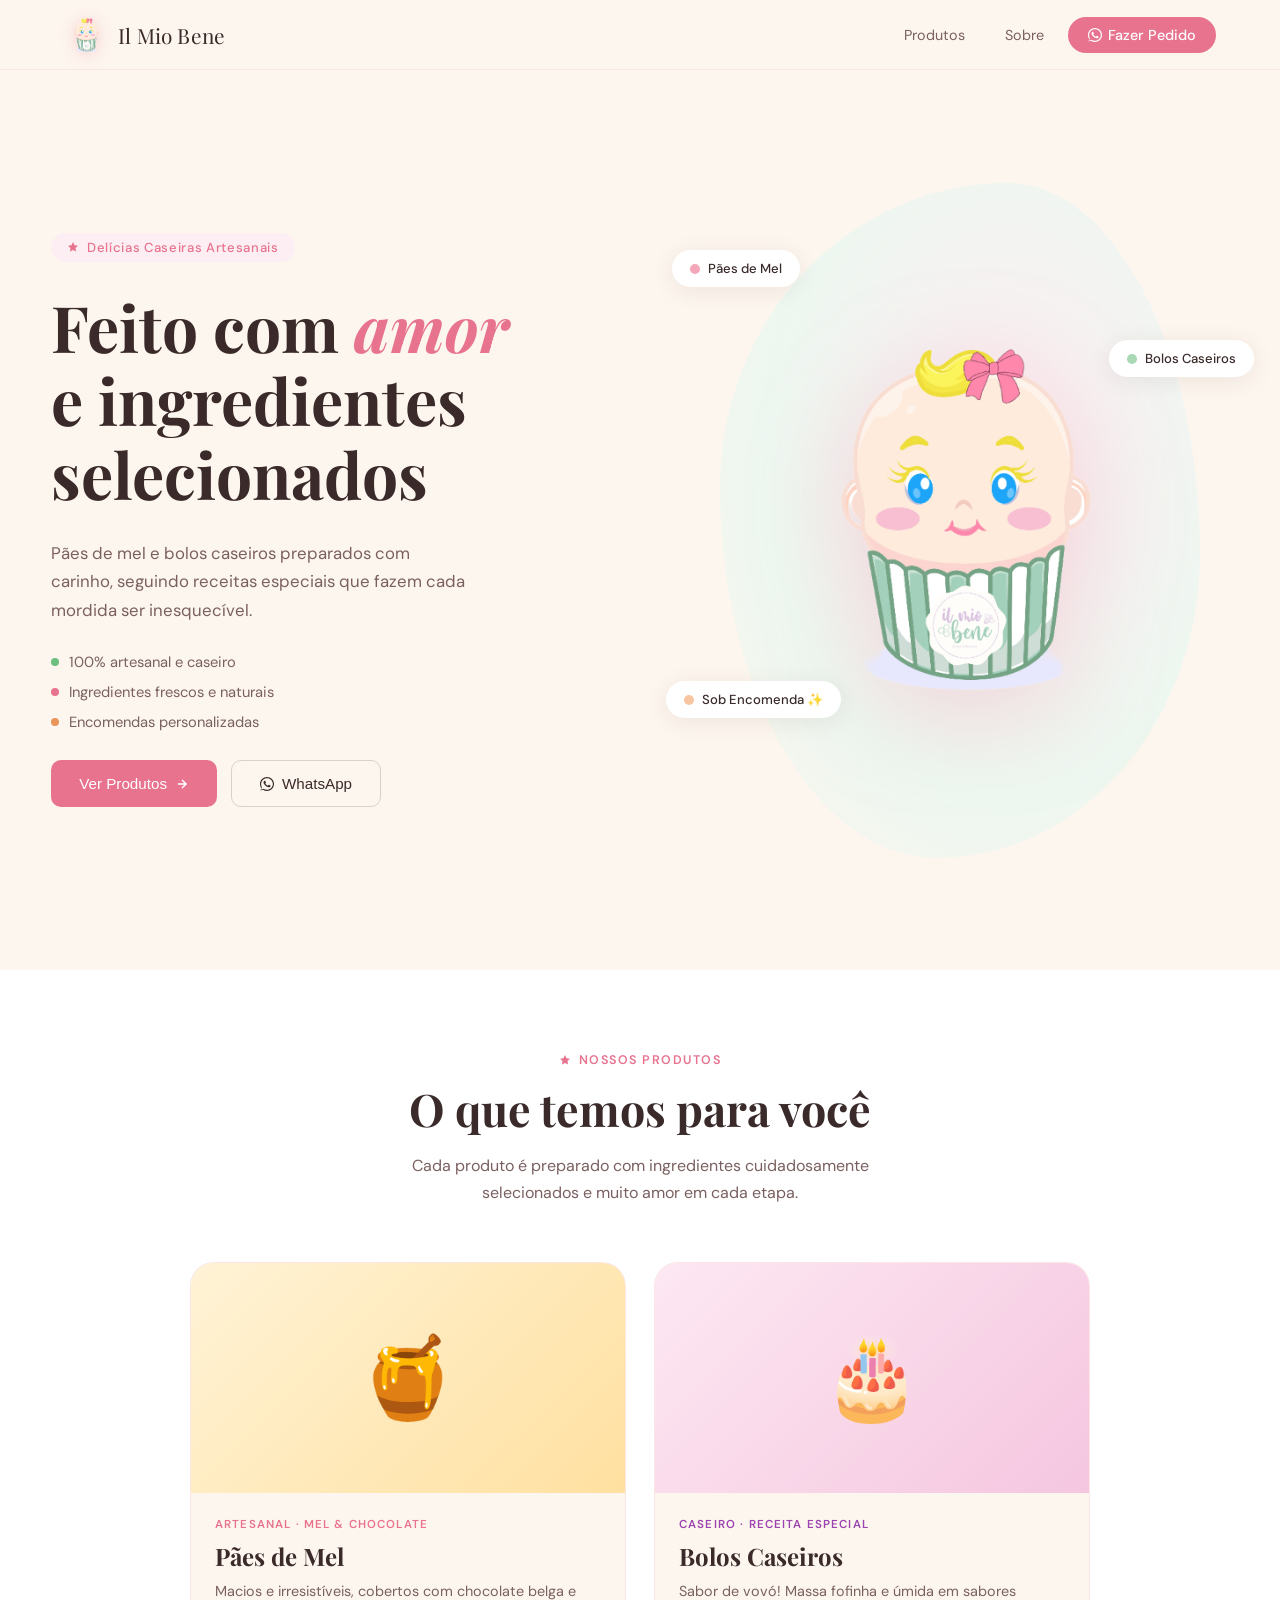
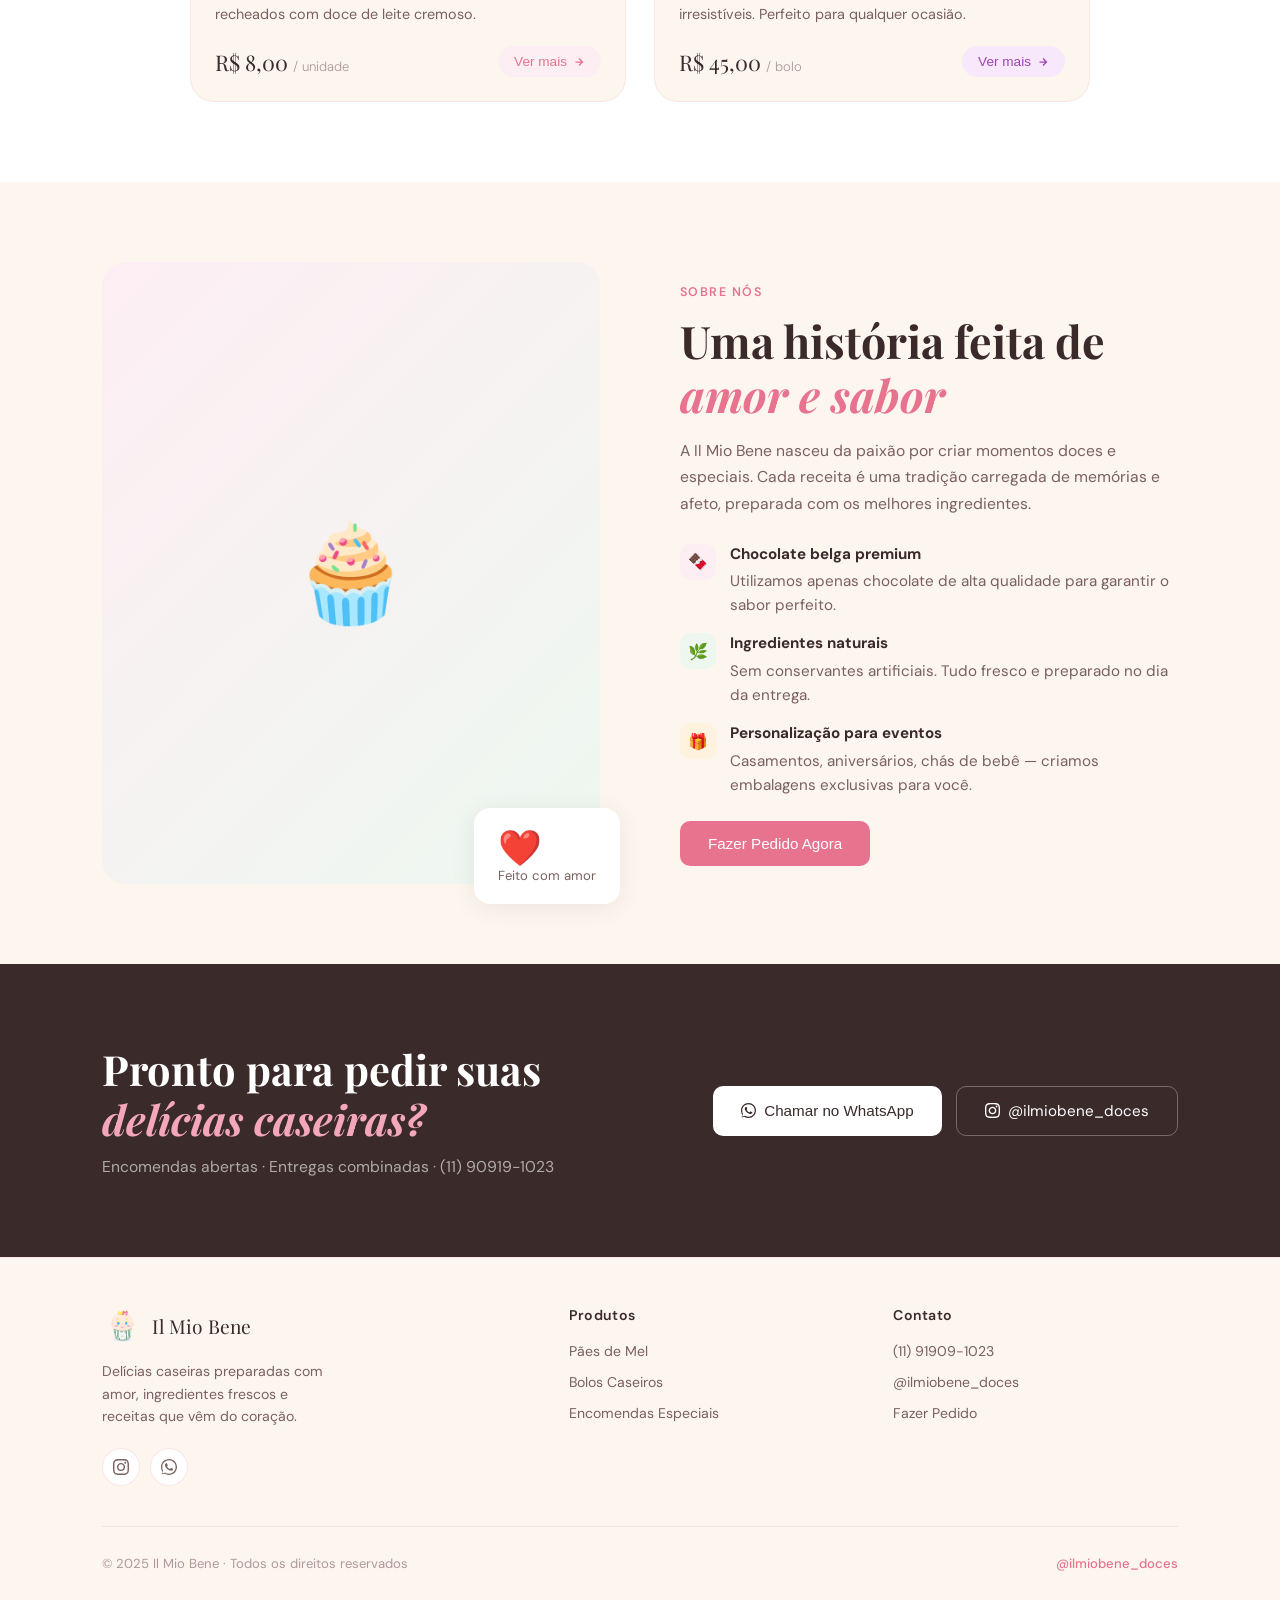
==== commit 9acc5299: ". ." ====
--- a/index.html
+++ b/index.html
@@ -1158,7 +1158,7 @@
                         <h3 class="product-card-title">Bolos Caseiros</h3>
                         <p class="product-card-desc">Sabor de vovó! Massa fofinha e úmida em sabores irresistíveis. Perfeito para qualquer ocasião.</p>
                         <div class="product-card-bottom">
-                            <div class="product-price">R$ 35,00 <span>/ bolo</span></div>
+                            <div class="product-price">R$ 45,00 <span>/ bolo</span></div>
                             <button class="product-cta">
                                 Ver mais
                                 <svg width="12" height="12" viewBox="0 0 24 24" fill="none" stroke="currentColor" stroke-width="2.5"><path d="M5 12h14M12 5l7 7-7 7"/></svg>
@@ -1210,7 +1210,7 @@
         <div class="cta-section">
             <div>
                 <h2 class="cta-title">Pronto para pedir suas<br><em>delícias caseiras?</em></h2>
-                <p class="cta-sub">Encomendas abertas · Entregas combinadas · (11) 97369-1023</p>
+                <p class="cta-sub">Encomendas abertas · Entregas combinadas · (11) 90919-1023</p>
             </div>
             <div class="cta-actions">
                 <button class="btn-white" onclick="fazerPedido()">
@@ -1253,7 +1253,7 @@
                 <div>
                     <div class="footer-col-title">Contato</div>
                     <ul class="footer-links">
-                        <li><a onclick="fazerPedido()">(11) 97369-1023</a></li>
+                        <li><a onclick="fazerPedido()">(11) 91909-1023</a></li>
                         <li><a href="https://instagram.com/ilmiobene_doces" target="_blank">@ilmiobene_doces</a></li>
                         <li><a onclick="fazerPedido()">Fazer Pedido</a></li>
                     </ul>
@@ -1408,7 +1408,7 @@
                     </ul>
                     <div class="product-price-row">
                         <span class="product-price-from">a partir de</span>
-                        <span class="product-price-val">R$ 35,00</span>
+                        <span class="product-price-val">R$ 45,00</span>
                         <span class="product-price-note">/ bolo médio · sob encomenda</span>
                     </div>
                     <div class="product-actions">
